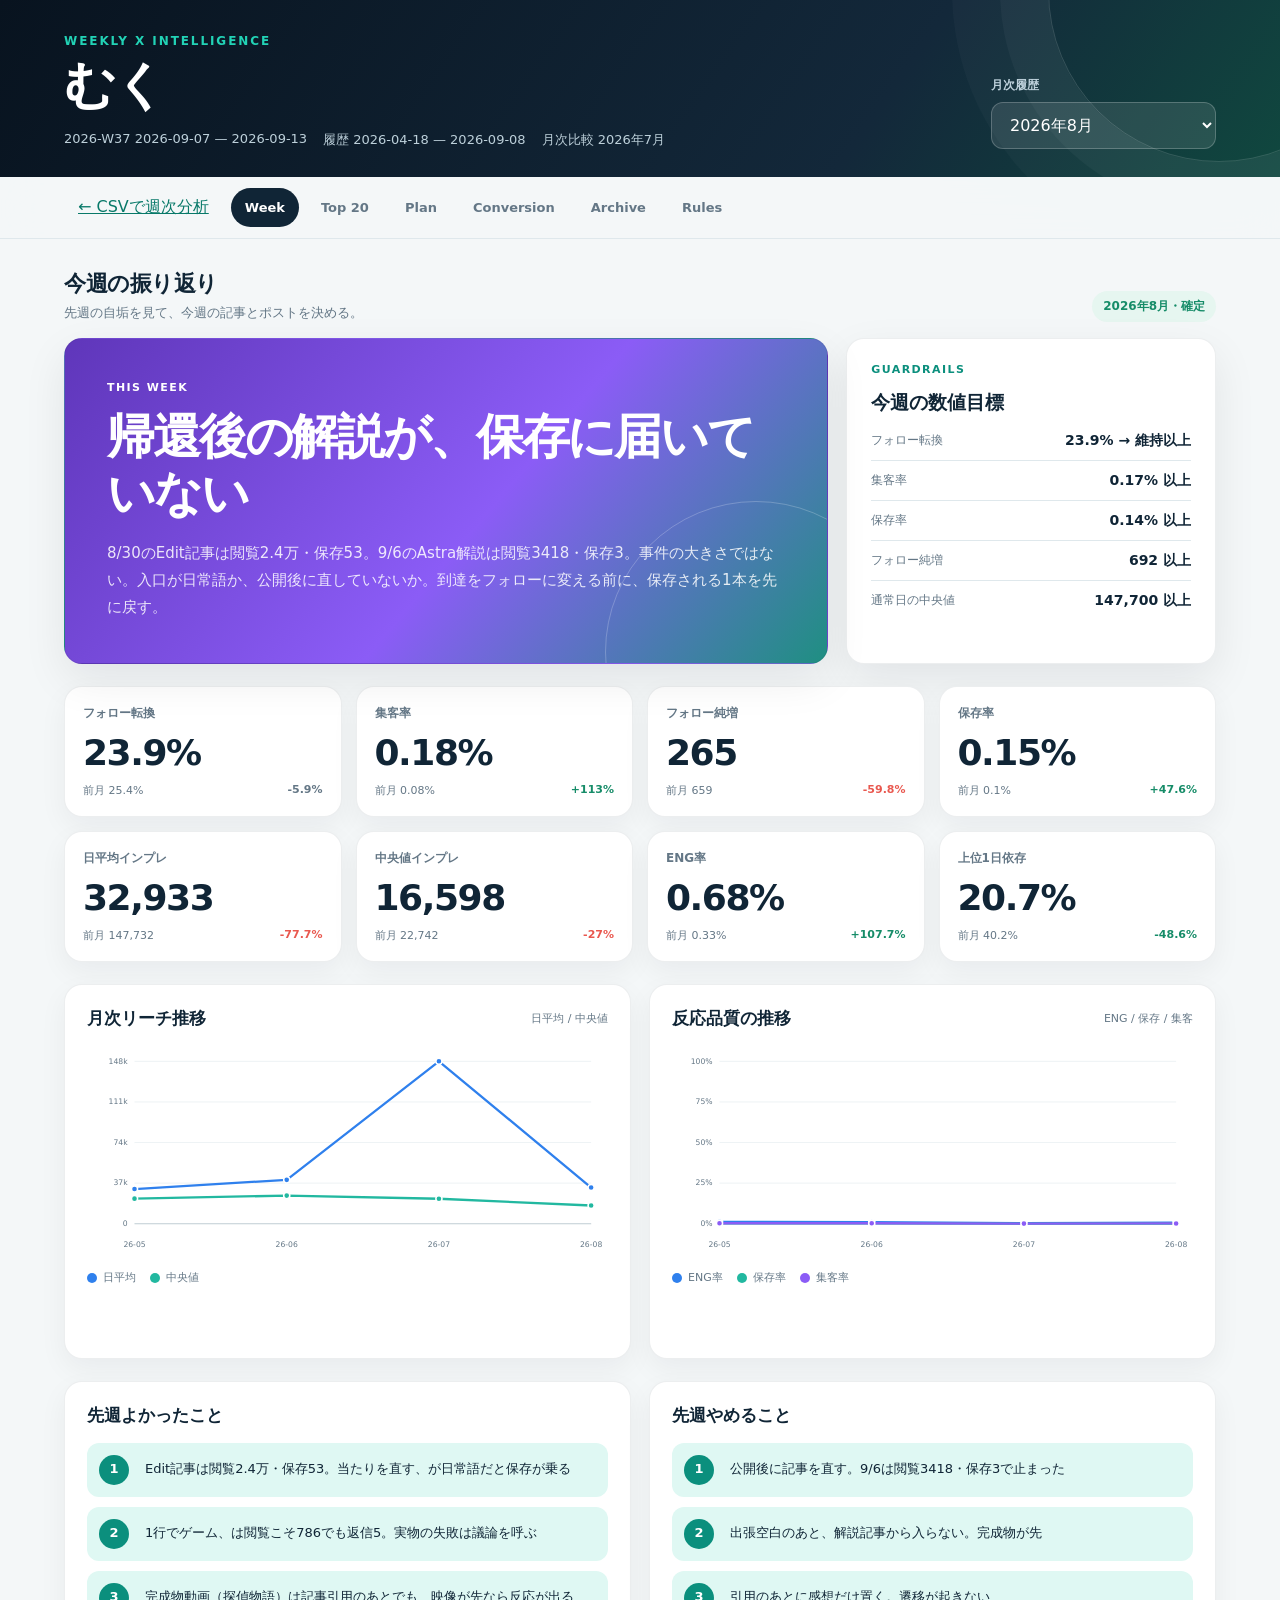
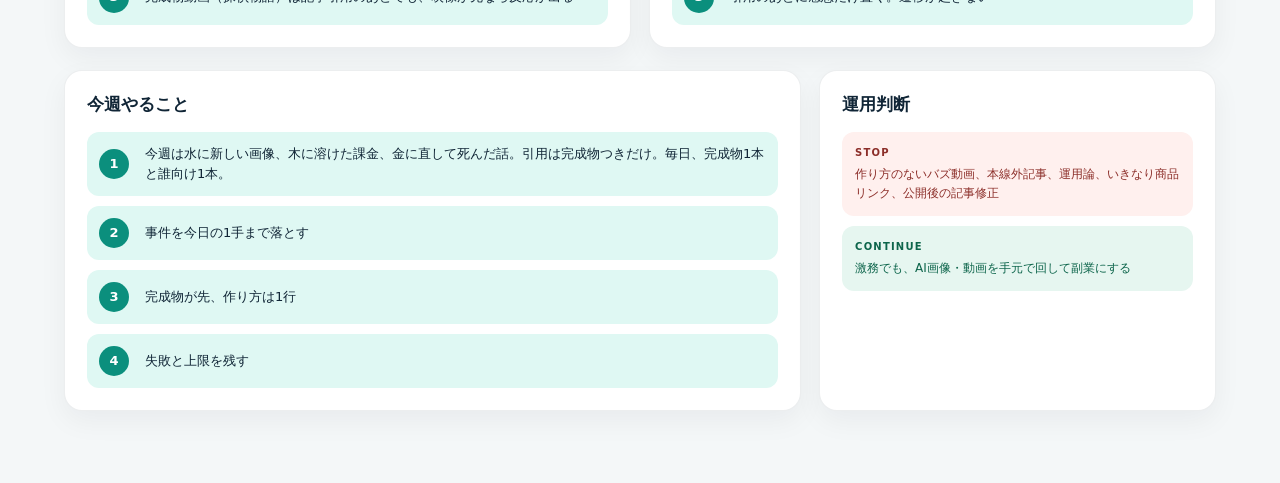
==== archive.html @ 1a5f5729 "Add private browser-side weekly CSV analytics for muku_sns" ====
<!doctype html>
<html lang="ja">
<head>
  <meta charset="utf-8">
  <meta name="viewport" content="width=device-width, initial-scale=1">
  <meta name="theme-color" content="#08131f">
  <title>むく | X Monthly Analytics</title>
  <style>
    :root {
      --ink: #102536;
      --muted: #647786;
      --line: #dfe8ec;
      --paper: #f4f7f8;
      --white: #ffffff;
      --navy: #08131f;
      --navy-2: #102536;
      --cyan: #22d3b6;
      --cyan-dark: #0b8f7d;
      --cyan-soft: #dff8f3;
      --purple: #8b5cf6;
      --purple-soft: #efe9ff;
      --blue: #2f80ed;
      --blue-soft: #e8f2ff;
      --red: #e9584f;
      --red-soft: #fff0ee;
      --orange: #ed8a28;
      --orange-soft: #fff4e8;
      --green: #168c68;
      --green-soft: #e6f6f0;
      --shadow: 0 16px 44px rgba(8, 19, 31, 0.08);
      --radius: 18px;
      color-scheme: light;
    }

    * { box-sizing: border-box; }
    html { scroll-behavior: smooth; }
    body {
      margin: 0;
      color: var(--ink);
      background:
        radial-gradient(circle at 90% -10%, rgba(34, 211, 182, 0.16), transparent 28rem),
        var(--paper);
      font-family: Inter, "Hiragino Sans", "Yu Gothic", "Noto Sans JP", system-ui, sans-serif;
      font-variant-numeric: tabular-nums;
    }
    button, select { font: inherit; }
    button { cursor: pointer; }

    .masthead {
      position: relative;
      overflow: hidden;
      padding: 34px clamp(22px, 5vw, 72px) 28px;
      color: var(--white);
      background: linear-gradient(125deg, var(--navy), #13283a 68%, #10483f);
    }
    .masthead::after {
      content: "";
      position: absolute;
      width: 340px;
      height: 340px;
      right: -110px;
      top: -180px;
      border: 1px solid rgba(255,255,255,.15);
      border-radius: 50%;
      box-shadow: 0 0 0 48px rgba(255,255,255,.035), 0 0 0 96px rgba(255,255,255,.025);
    }
    .masthead-grid {
      position: relative;
      z-index: 1;
      display: grid;
      grid-template-columns: minmax(0, 1fr) auto;
      gap: 28px;
      align-items: end;
      max-width: 1480px;
      margin: 0 auto;
    }
    .eyebrow {
      margin: 0 0 10px;
      color: var(--cyan);
      font-size: 12px;
      font-weight: 800;
      letter-spacing: .16em;
      text-transform: uppercase;
    }
    h1 {
      margin: 0;
      max-width: 900px;
      font-size: clamp(28px, 4vw, 52px);
      line-height: 1.08;
      letter-spacing: -.04em;
    }
    .header-meta {
      display: flex;
      gap: 16px;
      flex-wrap: wrap;
      margin-top: 18px;
      color: #bdd0da;
      font-size: 13px;
    }
    .month-control {
      display: grid;
      gap: 8px;
      min-width: 220px;
    }
    .month-control label {
      color: #bdd0da;
      font-size: 12px;
      font-weight: 700;
    }
    .month-control select {
      width: 100%;
      border: 1px solid rgba(255,255,255,.22);
      border-radius: 12px;
      padding: 12px 42px 12px 14px;
      color: var(--white);
      background: rgba(255,255,255,.1);
      outline: none;
    }
    .month-control select:focus { border-color: var(--cyan); box-shadow: 0 0 0 3px rgba(34,211,182,.2); }
    .month-control option { color: var(--ink); background: var(--white); }

    .nav-wrap {
      position: sticky;
      z-index: 10;
      top: 0;
      border-bottom: 1px solid var(--line);
      background: rgba(244,247,248,.92);
      backdrop-filter: blur(18px);
    }
    .nav {
      display: flex;
      gap: 8px;
      max-width: 1480px;
      margin: 0 auto;
      padding: 11px clamp(18px, 5vw, 72px);
      overflow-x: auto;
    }
    .nav button {
      flex: 0 0 auto;
      border: 0;
      border-radius: 999px;
      padding: 9px 14px;
      color: var(--muted);
      background: transparent;
      font-size: 13px;
      font-weight: 700;
    }
    .nav button.active { color: var(--white); background: var(--navy-2); }

    main {
      max-width: 1480px;
      margin: 0 auto;
      padding: 30px clamp(18px, 5vw, 72px) 72px;
    }
    .view[hidden] { display: none; }
    .section-heading {
      display: flex;
      justify-content: space-between;
      gap: 18px;
      align-items: end;
      margin-bottom: 16px;
    }
    .section-heading h2 { margin: 0; font-size: 22px; letter-spacing: -.02em; }
    .section-heading p { margin: 5px 0 0; color: var(--muted); font-size: 13px; }
    .badge {
      display: inline-flex;
      align-items: center;
      gap: 7px;
      border-radius: 999px;
      padding: 7px 11px;
      color: var(--green);
      background: var(--green-soft);
      font-size: 12px;
      font-weight: 800;
    }
    .badge.provisional { color: var(--orange); background: var(--orange-soft); }

    .hero {
      display: grid;
      grid-template-columns: minmax(0, 1.55fr) minmax(320px, .75fr);
      gap: 18px;
      margin-bottom: 22px;
    }
    .direction-card, .target-card, .panel, .kpi-card {
      border: 1px solid rgba(16,37,54,.08);
      border-radius: var(--radius);
      background: var(--white);
      box-shadow: var(--shadow);
    }
    .direction-card {
      position: relative;
      overflow: hidden;
      padding: clamp(24px, 4vw, 42px);
      color: var(--white);
      background: linear-gradient(130deg, #5f36ba, #8b5cf6 55%, #1f8f82);
    }
    .direction-card::before {
      content: "";
      position: absolute;
      inset: auto -80px -140px auto;
      width: 300px;
      height: 300px;
      border: 1px solid rgba(255,255,255,.22);
      border-radius: 50%;
    }
    .direction-card .label, .target-card .label {
      margin: 0 0 14px;
      font-size: 11px;
      font-weight: 900;
      letter-spacing: .13em;
      text-transform: uppercase;
    }
    .direction-card h2 {
      position: relative;
      margin: 0;
      max-width: 850px;
      font-size: clamp(26px, 3.8vw, 48px);
      line-height: 1.18;
      letter-spacing: -.045em;
    }
    .direction-card .reason {
      position: relative;
      max-width: 820px;
      margin: 18px 0 0;
      color: rgba(255,255,255,.86);
      font-size: 15px;
      line-height: 1.8;
    }
    .target-card { padding: 24px; }
    .target-card .label { color: var(--cyan-dark); }
    .target-card h3 { margin: 0 0 16px; font-size: 19px; }
    .target-list { display: grid; gap: 11px; }
    .target-item {
      display: flex;
      justify-content: space-between;
      gap: 18px;
      padding-bottom: 10px;
      border-bottom: 1px solid var(--line);
      color: var(--muted);
      font-size: 12px;
    }
    .target-item:last-child { border-bottom: 0; padding-bottom: 0; }
    .target-item strong { color: var(--ink); font-size: 14px; }

    .kpi-grid {
      display: grid;
      grid-template-columns: repeat(4, minmax(0, 1fr));
      gap: 14px;
      margin-bottom: 22px;
    }
    .kpi-card { padding: 18px; box-shadow: 0 10px 28px rgba(8,19,31,.05); }
    .kpi-card .kpi-label { color: var(--muted); font-size: 12px; font-weight: 700; }
    .kpi-card .kpi-value { margin-top: 10px; font-size: clamp(24px, 3vw, 36px); font-weight: 850; letter-spacing: -.04em; }
    .kpi-foot { display: flex; justify-content: space-between; gap: 10px; margin-top: 10px; color: var(--muted); font-size: 11px; }
    .delta { font-weight: 800; }
    .delta.good { color: var(--green); }
    .delta.bad { color: var(--red); }
    .delta.neutral { color: var(--muted); }

    .two-col { display: grid; grid-template-columns: repeat(2, minmax(0, 1fr)); gap: 18px; margin-bottom: 22px; }
    .panel { padding: 22px; box-shadow: 0 10px 28px rgba(8,19,31,.05); }
    .panel-header { display: flex; justify-content: space-between; gap: 16px; align-items: center; margin-bottom: 16px; }
    .panel h3 { margin: 0; font-size: 17px; }
    .panel-note { color: var(--muted); font-size: 11px; }
    .chart { min-height: 290px; }
    .chart svg { display: block; width: 100%; height: auto; overflow: visible; }
    .chart text { fill: var(--muted); font-size: 10px; }
    .chart .grid { stroke: #e8eef1; stroke-width: 1; }
    .chart .axis { stroke: #b8c7ce; stroke-width: 1; }
    .chart .series-line { fill: none; stroke-width: 3; stroke-linecap: round; stroke-linejoin: round; }
    .chart .point { stroke: var(--white); stroke-width: 2; }
    .legend { display: flex; flex-wrap: wrap; gap: 14px; margin-top: 10px; color: var(--muted); font-size: 11px; }
    .legend span { display: inline-flex; align-items: center; gap: 6px; }
    .legend i { width: 10px; height: 10px; border-radius: 50%; }

    .action-grid { display: grid; grid-template-columns: 1.3fr .7fr; gap: 18px; }
    .action-list { display: grid; gap: 10px; counter-reset: action; }
    .action-item {
      display: grid;
      grid-template-columns: 34px 1fr;
      gap: 12px;
      align-items: center;
      padding: 12px;
      border-radius: 12px;
      background: var(--cyan-soft);
      line-height: 1.55;
      font-size: 13px;
    }
    .action-item::before {
      counter-increment: action;
      content: counter(action);
      display: grid;
      place-items: center;
      width: 30px;
      height: 30px;
      border-radius: 50%;
      color: var(--white);
      background: var(--cyan-dark);
      font-weight: 850;
    }
    .stop-keep { display: grid; gap: 10px; }
    .mini-callout { padding: 13px; border-radius: 12px; font-size: 12px; line-height: 1.6; }
    .mini-callout strong { display: block; margin-bottom: 4px; font-size: 10px; letter-spacing: .12em; }
    .mini-callout.stop { color: #8c2e29; background: var(--red-soft); }
    .mini-callout.keep { color: #0d654b; background: var(--green-soft); }

    .table-wrap { overflow-x: auto; border: 1px solid var(--line); border-radius: 14px; }
    table { width: 100%; border-collapse: collapse; background: var(--white); font-size: 12px; }
    th, td { padding: 11px 12px; border-bottom: 1px solid var(--line); text-align: right; white-space: nowrap; }
    th { position: sticky; top: 0; z-index: 1; color: #dbe8ee; background: var(--navy-2); font-size: 10px; letter-spacing: .03em; }
    th:first-child, td:first-child { text-align: left; }
    tbody tr:last-child td { border-bottom: 0; }
    tbody tr:hover td { background: #f7fbfc; }
    .current-row td { background: var(--cyan-soft); font-weight: 750; }

    .weekday-layout { display: grid; grid-template-columns: minmax(320px, .8fr) minmax(0, 1.2fr); gap: 18px; }
    .bars { display: grid; gap: 12px; }
    .bar-row { display: grid; grid-template-columns: 42px 1fr 86px; gap: 10px; align-items: center; font-size: 12px; }
    .bar-track { height: 12px; overflow: hidden; border-radius: 999px; background: #edf2f4; }
    .bar-fill { height: 100%; border-radius: inherit; background: linear-gradient(90deg, var(--cyan-dark), var(--cyan)); }
    .bar-value { color: var(--muted); text-align: right; }

    .rank-grid { display: grid; grid-template-columns: repeat(2, minmax(0, 1fr)); gap: 18px; margin-bottom: 22px; }
    .rank-card { overflow: hidden; border: 1px solid var(--line); border-radius: var(--radius); background: var(--white); }
    .rank-title { padding: 14px 18px; color: var(--white); font-size: 13px; font-weight: 850; }
    .rank-title.best { background: var(--green); }
    .rank-title.worst { background: var(--red); }
    .rank-list { display: grid; }
    .rank-item { display: grid; grid-template-columns: 28px 90px 1fr auto; gap: 10px; align-items: center; padding: 12px 16px; border-bottom: 1px solid var(--line); font-size: 12px; }
    .rank-item:last-child { border-bottom: 0; }
    .rank-no { display: grid; place-items: center; width: 24px; height: 24px; border-radius: 50%; color: var(--muted); background: var(--paper); font-size: 10px; font-weight: 850; }
    .rank-date { color: var(--muted); }
    .rank-value { font-weight: 850; }

    .rules-grid { display: grid; grid-template-columns: repeat(2, minmax(0, 1fr)); gap: 14px; }
    .rule-card { padding: 18px; border: 1px solid var(--line); border-radius: 14px; background: var(--white); }
    .rule-card h3 { margin: 0 0 7px; font-size: 14px; }
    .rule-card code { color: var(--purple); background: var(--purple-soft); padding: 3px 6px; border-radius: 6px; font-family: inherit; font-size: 11px; }
    .rule-card p { margin: 9px 0 0; color: var(--muted); font-size: 12px; line-height: 1.65; }
    .toolbar { display: flex; gap: 8px; flex-wrap: wrap; }
    .ghost-button {
      border: 1px solid var(--line);
      border-radius: 10px;
      padding: 9px 12px;
      color: var(--ink);
      background: var(--white);
      font-size: 12px;
      font-weight: 750;
    }
    .ghost-button:hover { border-color: var(--cyan-dark); color: var(--cyan-dark); }
    .empty { padding: 30px; color: var(--muted); text-align: center; }

    .pattern-grid { display: grid; grid-template-columns: repeat(3, minmax(0, 1fr)); gap: 14px; margin-bottom: 22px; }
    .pattern-card { padding: 18px; border: 1px solid var(--line); border-radius: 14px; background: var(--white); }
    .pattern-card .label { margin: 0 0 8px; color: var(--cyan-dark); font-size: 11px; font-weight: 800; letter-spacing: .08em; }
    .pattern-card h3 { margin: 0 0 8px; font-size: 16px; }
    .pattern-card p { margin: 0; color: var(--muted); font-size: 12px; line-height: 1.65; }
    .plan-list { display: grid; gap: 10px; }
    .plan-item {
      display: grid;
      grid-template-columns: 76px minmax(0, 1fr) auto;
      gap: 14px;
      align-items: start;
      padding: 14px 16px;
      border: 1px solid var(--line);
      border-radius: 14px;
      background: var(--white);
    }
    .plan-item.swap { background: var(--orange-soft); border-color: #f0d2aa; }
    .plan-day { color: var(--muted); font-size: 12px; font-weight: 800; }
    .plan-item h3 { margin: 0 0 6px; font-size: 15px; }
    .plan-meta, .plan-core { margin: 0; color: var(--muted); font-size: 12px; line-height: 1.6; }
    .slot-pill {
      display: inline-block;
      padding: 4px 8px;
      border-radius: 999px;
      font-size: 10px;
      font-weight: 800;
      letter-spacing: .06em;
      white-space: nowrap;
    }
    .slot-pill.core { color: #0d654b; background: var(--green-soft); }
    .slot-pill.swap { color: #8a4b12; background: #ffe4c2; }

    @media (max-width: 1050px) {
      .hero, .weekday-layout, .action-grid { grid-template-columns: 1fr; }
      .kpi-grid { grid-template-columns: repeat(2, minmax(0, 1fr)); }
    }
    @media (max-width: 760px) {
      .masthead-grid, .two-col, .rank-grid, .rules-grid, .pattern-grid { grid-template-columns: 1fr; }
      .plan-item { grid-template-columns: 1fr; }
      .month-control { min-width: 0; }
      .kpi-grid { grid-template-columns: 1fr 1fr; }
      .direction-card h2 { font-size: 28px; }
      .chart { min-height: 230px; }
      .section-heading { align-items: start; flex-direction: column; }
    }
    @media (max-width: 520px) {
      .kpi-grid { grid-template-columns: 1fr; }
      .rank-item { grid-template-columns: 26px 1fr auto; }
      .rank-item .rank-weekday { display: none; }
    }
    @media print {
      .nav-wrap, .month-control, .toolbar { display: none !important; }
      body { background: var(--white); }
      .view[hidden] { display: block; }
      .view { break-after: page; }
      .panel, .kpi-card, .direction-card, .target-card { box-shadow: none; }
    }
  </style>
</head>
<body>
  <header class="masthead">
    <div class="masthead-grid">
      <div>
        <p class="eyebrow">Weekly X Intelligence</p>
        <h1>むく</h1>
        <div class="header-meta">
          <span id="weekMeta"></span>
          <span id="dataRange"></span>
          <span id="comparisonMeta"></span>
        </div>
      </div>
      <div class="month-control">
        <label for="monthSelect">月次履歴</label>
        <select id="monthSelect" aria-label="月次履歴を選択"></select>
      </div>
    </div>
  </header>

  <div class="nav-wrap">
    <nav class="nav" aria-label="ダッシュボード表示">
      <a href="index.html" style="padding:9px 14px;color:#087969;white-space:nowrap">← CSVで週次分析</a>
      <button class="active" data-view="overview">Week</button>
      <button data-view="top20">Top 20</button>
      <button data-view="weekly">Plan</button>
      <button data-view="conversion">Conversion</button>
      <button data-view="trends">Archive</button>
      <button data-view="rules">Rules</button>
    </nav>
  </div>

  <main>
    <section class="view" id="view-overview">
      <div class="section-heading">
        <div><h2>今週の振り返り</h2><p>先週の自垢を見て、今週の記事とポストを決める。</p></div>
        <span class="badge" id="statusBadge"></span>
      </div>
      <div class="hero">
        <article class="direction-card">
          <p class="label">This week</p>
          <h2 id="direction"></h2>
          <p class="reason" id="directionReason"></p>
        </article>
        <article class="target-card">
          <p class="label">Guardrails</p>
          <h3>今週の数値目標</h3>
          <div class="target-list" id="targetList"></div>
        </article>
      </div>
      <div class="kpi-grid" id="kpiGrid"></div>
      <div class="two-col">
        <article class="panel">
          <div class="panel-header"><h3>月次リーチ推移</h3><span class="panel-note">日平均 / 中央値</span></div>
          <div class="chart" id="reachChart"></div>
        </article>
        <article class="panel">
          <div class="panel-header"><h3>反応品質の推移</h3><span class="panel-note">ENG / 保存 / 集客</span></div>
          <div class="chart" id="qualityChart"></div>
        </article>
      </div>
      <div class="two-col" id="reviewGrid" style="margin-bottom:22px">
        <article class="panel"><div class="panel-header"><h3>先週よかったこと</h3></div><div class="action-list" id="reviewKeep"></div></article>
        <article class="panel"><div class="panel-header"><h3>先週やめること</h3></div><div class="action-list" id="reviewStop"></div></article>
      </div>
      <div class="action-grid">
        <article class="panel"><div class="panel-header"><h3>今週やること</h3></div><div class="action-list" id="actionList"></div></article>
        <article class="panel"><div class="panel-header"><h3>運用判断</h3></div><div class="stop-keep" id="stopKeep"></div></article>
      </div>
    </section>

    <section class="view" id="view-top20" hidden>
      <div class="section-heading">
        <div><h2>今週伸びたAIポスト・記事 20選</h2><p>公開指標。自垢の軸に翻訳するか、捨てるかを先に決める。</p></div>
        <span class="badge" id="top20Badge"></span>
      </div>
      <article class="panel" style="margin-bottom:22px">
        <div class="panel-header"><h3>自垢の軸</h3><span class="panel-note" id="top20Axis"></span></div>
        <div class="target-list" id="top20Bounds"></div>
      </article>
      <article class="panel">
        <div class="panel-header"><h3>20選</h3><span class="panel-note">翻訳 / 捨てる / 様子見 / 自垢</span></div>
        <div class="table-wrap"><table id="top20Table"></table></div>
      </article>
    </section>

    <section class="view" id="view-market" hidden>
      <div class="section-heading">
        <div><h2>市場 vs 自垢の軸</h2><p>伸びているAI記事を、むくの軸に翻訳するか捨てるかを先に決める。</p></div>
        <span class="badge" id="axisBadge"></span>
      </div>
      <div class="hero">
        <article class="direction-card">
          <p class="label">Own axis</p>
          <h2 id="axisPromise"></h2>
          <p class="reason" id="axisReader"></p>
        </article>
        <article class="target-card">
          <p class="label">Do / Don't</p>
          <h3>軸の境界</h3>
          <div class="target-list" id="axisBounds"></div>
        </article>
      </div>
      <article class="panel">
        <div class="panel-header"><h3>直近の伸び記事</h3><span class="panel-note">翻訳 / 捨てる / 様子見</span></div>
        <div class="table-wrap"><table id="marketTable"></table></div>
      </article>
    </section>

    <section class="view" id="view-conversion" hidden>
      <div class="section-heading">
        <div><h2>フォロー転換</h2><p>閲覧の多さではなく、遷移と転換でテーマを残す。</p></div>
      </div>
      <div class="kpi-grid" id="conversionKpis"></div>
      <article class="panel" style="margin:22px 0">
        <div class="panel-header"><h3>テーマ別の転換</h3><span class="panel-note">投稿別CSV。日次概要ではテーマを断定しない</span></div>
        <div class="table-wrap"><table id="themeTable"></table></div>
      </article>
      <div class="two-col">
        <article class="panel">
          <div class="panel-header"><h3>転換が起きた投稿</h3></div>
          <div class="action-list" id="conversionWinners"></div>
        </article>
        <article class="panel">
          <div class="panel-header"><h3>やめること</h3></div>
          <div class="stop-keep" id="conversionStop"></div>
        </article>
      </div>
    </section>

    <section class="view" id="view-trends" hidden>
      <div class="section-heading"><div><h2>月次トレンド</h2><p>未完了月を含む全履歴です。確定分析は完全月を優先します。</p></div></div>
      <article class="panel" style="margin-bottom:22px"><div class="table-wrap"><table id="monthlyTable"></table></div></article>
      <div class="section-heading"><div><h2>曜日別</h2><p>選択月の日平均到達と品質率。</p></div></div>
      <div class="weekday-layout" style="margin-bottom:22px">
        <article class="panel"><div class="panel-header"><h3>日平均インプレッション</h3></div><div class="bars" id="weekdayBars"></div></article>
        <article class="panel"><div class="table-wrap"><table id="weekdayTable"></table></div></article>
      </div>
      <div class="section-heading">
        <div><h2>ベスト / ワースト日</h2><p>単日ランキングは仮説発見用です。テーマの勝因は Conversion を見る。</p></div>
        <div class="toolbar"><button class="ghost-button" id="downloadCsv">選択月CSVを保存</button><button class="ghost-button" onclick="window.print()">印刷</button></div>
      </div>
      <div class="rank-grid"><article class="rank-card"><div class="rank-title best">BEST DAYS</div><div class="rank-list" id="topDays"></div></article><article class="rank-card"><div class="rank-title worst">BOTTOM DAYS</div><div class="rank-list" id="bottomDays"></div></article></div>
      <article class="panel"><div class="panel-header"><h3>選択月の日別データ</h3></div><div class="table-wrap"><table id="dailyTable"></table></div></article>
    </section>

    <section class="view" id="view-weekly" hidden>
      <div class="section-heading">
        <div>
          <h2>今週の記事7本とポスト14本</h2>
          <p>記事は日常語の入口。ポストは完成物1本＋誰向け1本。</p>
        </div>
        <span class="badge" id="weeklyBadge"></span>
      </div>
      <div class="empty" id="weeklyEmpty">週次ブリーフがまだありません。</div>
      <div id="weeklyBody" hidden>
        <div class="hero">
          <article class="direction-card">
            <p class="label">This week</p>
            <h2 id="weeklyPolicy"></h2>
            <p class="reason" id="weeklySource"></p>
          </article>
          <article class="target-card">
            <p class="label">Winning patterns</p>
            <h3>記事に使う3枠</h3>
            <div class="target-list" id="weeklyPatterns"></div>
          </article>
        </div>
        <article class="panel" style="margin-bottom:22px">
          <div class="panel-header"><h3>直近記事の実績</h3><span class="panel-note">公開の閲覧・いいね・保存</span></div>
          <div class="table-wrap"><table id="weeklyArticleTable"></table></div>
        </article>
        <div class="pattern-grid" id="weeklyPatternCards"></div>
        <article class="panel">
          <div class="panel-header"><h3>今週の7本</h3><span class="panel-note" id="weeklyRange"></span></div>
          <div class="plan-list" id="weeklyPlan"></div>
        </article>
        <article class="panel" style="margin-top:22px">
          <div class="panel-header"><h3>毎日のポスト（14本）</h3><span class="panel-note">完成物と誰向け。ツール名は本文まで出さない</span></div>
          <div class="plan-list" id="weeklyPosts"></div>
        </article>
      </div>
    </section>

    <section class="view" id="view-rules" hidden>
      <div class="section-heading"><div><h2>指標と判定ルール</h2><p>同じデータから同じ結論を出すための固定仕様です。</p></div></div>
      <div class="rules-grid" id="rulesGrid"></div>
      <article class="panel" style="margin-top:18px">
        <div class="panel-header"><h3>データ上の限界</h3></div>
        <p style="margin:0;color:var(--muted);font-size:13px;line-height:1.8">日次CSVは到達と転換率の母数だけに使う。テーマ判定は投稿別CSVと公開記事、競合比較は Market と Conversion に埋め込んだデータだけを使う。数字のない勝ち筋は書かない。</p>
      </article>
    </section>
  </main>

  <script id="x-dashboard-data" type="application/json">{"version":2,"accountName":"むく","rows":[{"Date":"2026-04-18","インプレッション数":5507,"いいね":20,"エンゲージメント":36,"ブックマーク":1,"共有された回数":0,"新しいフォロー":0,"フォロー解除":1,"返信":0,"リポスト":5,"プロフィールへのアクセス数":10,"ポストを作成":1,"動画再生数":0,"メディアの再生数":0},{"Date":"2026-04-19","インプレッション数":3202,"いいね":13,"エンゲージメント":21,"ブックマーク":0,"共有された回数":0,"新しいフォロー":1,"フォロー解除":0,"返信":1,"リポスト":2,"プロフィールへのアクセス数":5,"ポストを作成":1,"動画再生数":0,"メディアの再生数":0},{"Date":"2026-04-20","インプレッション数":1627,"いいね":10,"エンゲージメント":21,"ブックマーク":2,"共有された回数":0,"新しいフォロー":1,"フォロー解除":0,"返信":1,"リポスト":2,"プロフィールへのアクセス数":6,"ポストを作成":1,"動画再生数":0,"メディアの再生数":0},{"Date":"2026-04-21","インプレッション数":1806,"いいね":17,"エンゲージメント":27,"ブックマーク":1,"共有された回数":0,"新しいフォロー":1,"フォロー解除":2,"返信":2,"リポスト":3,"プロフィールへのアクセス数":4,"ポストを作成":1,"動画再生数":0,"メディアの再生数":0},{"Date":"2026-04-22","インプレッション数":2513,"いいね":17,"エンゲージメント":37,"ブックマーク":6,"共有された回数":0,"新しいフォロー":1,"フォロー解除":1,"返信":4,"リポスト":7,"プロフィールへのアクセス数":3,"ポストを作成":0,"動画再生数":0,"メディアの再生数":0},{"Date":"2026-04-23","インプレッション数":2794,"いいね":15,"エンゲージメント":24,"ブックマーク":1,"共有された回数":0,"新しいフォロー":1,"フォロー解除":0,"返信":1,"リポスト":4,"プロフィールへのアクセス数":3,"ポストを作成":1,"動画再生数":0,"メディアの再生数":0},{"Date":"2026-04-24","インプレッション数":4299,"いいね":32,"エンゲージメント":59,"ブックマーク":13,"共有された回数":0,"新しいフォロー":0,"フォロー解除":0,"返信":0,"リポスト":7,"プロフィールへのアクセス数":7,"ポストを作成":1,"動画再生数":0,"メディアの再生数":0},{"Date":"2026-04-25","インプレッション数":5148,"いいね":40,"エンゲージメント":63,"ブックマーク":7,"共有された回数":0,"新しいフォロー":1,"フォロー解除":0,"返信":3,"リポスト":8,"プロフィールへのアクセス数":5,"ポストを作成":0,"動画再生数":0,"メディアの再生数":0},{"Date":"2026-04-26","インプレッション数":6522,"いいね":36,"エンゲージメント":67,"ブックマーク":8,"共有された回数":0,"新しいフォロー":1,"フォロー解除":0,"返信":1,"リポスト":12,"プロフィールへのアクセス数":10,"ポストを作成":1,"動画再生数":0,"メディアの再生数":0},{"Date":"2026-04-27","インプレッション数":5252,"いいね":32,"エンゲージメント":72,"ブックマーク":14,"共有された回数":0,"新しいフォロー":4,"フォロー解除":1,"返信":3,"リポスト":14,"プロフィールへのアクセス数":9,"ポストを作成":1,"動画再生数":0,"メディアの再生数":0},{"Date":"2026-04-28","インプレッション数":3843,"いいね":22,"エンゲージメント":51,"ブックマーク":3,"共有された回数":0,"新しいフォロー":1,"フォロー解除":2,"返信":3,"リポスト":8,"プロフィールへのアクセス数":15,"ポストを作成":0,"動画再生数":0,"メディアの再生数":0},{"Date":"2026-04-29","インプレッション数":6816,"いいね":48,"エンゲージメント":98,"ブックマーク":12,"共有された回数":0,"新しいフォロー":0,"フォロー解除":0,"返信":5,"リポスト":14,"プロフィールへのアクセス数":19,"ポストを作成":0,"動画再生数":0,"メディアの再生数":0},{"Date":"2026-04-30","インプレッション数":28702,"いいね":176,"エンゲージメント":463,"ブックマーク":153,"共有された回数":13,"新しいフォロー":31,"フォロー解除":0,"返信":4,"リポスト":27,"プロフィールへのアクセス数":90,"ポストを作成":3,"動画再生数":0,"メディアの再生数":0},{"Date":"2026-05-01","インプレッション数":24147,"いいね":95,"エンゲージメント":239,"ブックマーク":72,"共有された回数":8,"新しいフォロー":17,"フォロー解除":2,"返信":9,"リポスト":13,"プロフィールへのアクセス数":42,"ポストを作成":1,"動画再生数":0,"メディアの再生数":0},{"Date":"2026-05-02","インプレッション数":17141,"いいね":57,"エンゲージメント":167,"ブックマーク":17,"共有された回数":7,"新しいフォロー":3,"フォロー解除":1,"返信":3,"リポスト":31,"プロフィールへのアクセス数":52,"ポストを作成":0,"動画再生数":0,"メディアの再生数":0},{"Date":"2026-05-03","インプレッション数":77993,"いいね":439,"エンゲージメント":1444,"ブックマーク":591,"共有された回数":47,"新しいフォロー":111,"フォロー解除":2,"返信":10,"リポスト":48,"プロフィールへのアクセス数":309,"ポストを作成":1,"動画再生数":0,"メディアの再生数":0},{"Date":"2026-05-04","インプレッション数":30657,"いいね":160,"エンゲージメント":398,"ブックマーク":114,"共有された回数":12,"新しいフォロー":31,"フォロー解除":1,"返信":10,"リポスト":25,"プロフィールへのアクセス数":77,"ポストを作成":1,"動画再生数":0,"メディアの再生数":0},{"Date":"2026-05-05","インプレッション数":22838,"いいね":126,"エンゲージメント":329,"ブックマーク":90,"共有された回数":20,"新しいフォロー":26,"フォロー解除":2,"返信":8,"リポスト":36,"プロフィールへのアクセス数":49,"ポストを作成":1,"動画再生数":0,"メディアの再生数":0},{"Date":"2026-05-06","インプレッション数":81782,"いいね":355,"エンゲージメント":1033,"ブックマーク":354,"共有された回数":33,"新しいフォロー":63,"フォロー解除":4,"返信":24,"リポスト":53,"プロフィールへのアクセス数":214,"ポストを作成":3,"動画再生数":0,"メディアの再生数":0},{"Date":"2026-05-07","インプレッション数":79320,"いいね":189,"エンゲージメント":627,"ブックマーク":221,"共有された回数":23,"新しいフォロー":41,"フォロー解除":7,"返信":16,"リポスト":42,"プロフィールへのアクセス数":136,"ポストを作成":1,"動画再生数":0,"メディアの再生数":0},{"Date":"2026-05-08","インプレッション数":44771,"いいね":140,"エンゲージメント":386,"ブックマーク":89,"共有された回数":10,"新しいフォロー":18,"フォロー解除":1,"返信":20,"リポスト":26,"プロフィールへのアクセス数":101,"ポストを作成":0,"動画再生数":0,"メディアの再生数":0},{"Date":"2026-05-09","インプレッション数":80257,"いいね":347,"エンゲージメント":826,"ブックマーク":248,"共有された回数":20,"新しいフォロー":60,"フォロー解除":4,"返信":20,"リポスト":40,"プロフィールへのアクセス数":151,"ポストを作成":1,"動画再生数":0,"メディアの再生数":0},{"Date":"2026-05-10","インプレッション数":40134,"いいね":237,"エンゲージメント":542,"ブックマーク":119,"共有された回数":12,"新しいフォロー":28,"フォロー解除":7,"返信":16,"リポスト":45,"プロフィールへのアクセス数":113,"ポストを作成":2,"動画再生数":0,"メディアの再生数":0},{"Date":"2026-05-11","インプレッション数":20208,"いいね":147,"エンゲージメント":307,"ブックマーク":46,"共有された回数":2,"新しいフォロー":16,"フォロー解除":2,"返信":16,"リポスト":38,"プロフィールへのアクセス数":58,"ポストを作成":1,"動画再生数":0,"メディアの再生数":0},{"Date":"2026-05-12","インプレッション数":22772,"いいね":149,"エンゲージメント":312,"ブックマーク":44,"共有された回数":2,"新しいフォロー":11,"フォロー解除":4,"返信":26,"リポスト":35,"プロフィールへのアクセス数":56,"ポストを作成":1,"動画再生数":0,"メディアの再生数":0},{"Date":"2026-05-13","インプレッション数":25142,"いいね":145,"エンゲージメント":302,"ブックマーク":64,"共有された回数":9,"新しいフォロー":5,"フォロー解除":2,"返信":14,"リポスト":27,"プロフィールへのアクセス数":43,"ポストを作成":1,"動画再生数":0,"メディアの再生数":0},{"Date":"2026-05-14","インプレッション数":16675,"いいね":88,"エンゲージメント":181,"ブックマーク":30,"共有された回数":2,"新しいフォロー":7,"フォロー解除":1,"返信":16,"リポスト":21,"プロフィールへのアクセス数":24,"ポストを作成":0,"動画再生数":0,"メディアの再生数":0},{"Date":"2026-05-15","インプレッション数":44612,"いいね":150,"エンゲージメント":365,"ブックマーク":94,"共有された回数":12,"新しいフォロー":19,"フォロー解除":2,"返信":15,"リポスト":18,"プロフィールへのアクセス数":76,"ポストを作成":1,"動画再生数":0,"メディアの再生数":0},{"Date":"2026-05-16","インプレッション数":24266,"いいね":89,"エンゲージメント":214,"ブックマーク":36,"共有された回数":8,"新しいフォロー":8,"フォロー解除":5,"返信":9,"リポスト":30,"プロフィールへのアクセス数":42,"ポストを作成":0,"動画再生数":0,"メディアの再生数":0},{"Date":"2026-05-17","インプレッション数":12584,"いいね":95,"エンゲージメント":184,"ブックマーク":15,"共有された回数":0,"新しいフォロー":5,"フォロー解除":4,"返信":16,"リポスト":18,"プロフィールへのアクセス数":40,"ポストを作成":1,"動画再生数":0,"メディアの再生数":0},{"Date":"2026-05-18","インプレッション数":11848,"いいね":69,"エンゲージメント":153,"ブックマーク":20,"共有された回数":2,"新しいフォロー":6,"フォロー解除":3,"返信":11,"リポスト":18,"プロフィールへのアクセス数":33,"ポストを作成":1,"動画再生数":0,"メディアの再生数":0},{"Date":"2026-05-19","インプレッション数":12950,"いいね":91,"エンゲージメント":190,"ブックマーク":20,"共有された回数":2,"新しいフォロー":10,"フォロー解除":1,"返信":16,"リポスト":14,"プロフィールへのアクセス数":47,"ポストを作成":2,"動画再生数":0,"メディアの再生数":0},{"Date":"2026-05-20","インプレッション数":19694,"いいね":116,"エンゲージメント":235,"ブックマーク":35,"共有された回数":0,"新しいフォロー":15,"フォロー解除":1,"返信":13,"リポスト":23,"プロフィールへのアクセス数":48,"ポストを作成":0,"動画再生数":0,"メディアの再生数":0},{"Date":"2026-05-21","インプレッション数":16441,"いいね":81,"エンゲージメント":156,"ブックマーク":21,"共有された回数":3,"新しいフォロー":2,"フォロー解除":2,"返信":15,"リポスト":7,"プロフィールへのアクセス数":29,"ポストを作成":0,"動画再生数":0,"メディアの再生数":0},{"Date":"2026-05-22","インプレッション数":8172,"いいね":40,"エンゲージメント":102,"ブックマーク":5,"共有された回数":0,"新しいフォロー":1,"フォロー解除":2,"返信":14,"リポスト":7,"プロフィールへのアクセス数":36,"ポストを作成":1,"動画再生数":0,"メディアの再生数":0},{"Date":"2026-05-23","インプレッション数":7020,"いいね":30,"エンゲージメント":67,"ブックマーク":1,"共有された回数":1,"新しいフォロー":2,"フォロー解除":2,"返信":4,"リポスト":12,"プロフィールへのアクセス数":19,"ポストを作成":1,"動画再生数":0,"メディアの再生数":0},{"Date":"2026-05-24","インプレッション数":6021,"いいね":66,"エンゲージメント":121,"ブックマーク":5,"共有された回数":0,"新しいフォロー":2,"フォロー解除":4,"返信":14,"リポスト":16,"プロフィールへのアクセス数":20,"ポストを作成":2,"動画再生数":0,"メディアの再生数":0},{"Date":"2026-05-25","インプレッション数":19537,"いいね":66,"エンゲージメント":137,"ブックマーク":9,"共有された回数":0,"新しいフォロー":4,"フォロー解除":1,"返信":12,"リポスト":14,"プロフィールへのアクセス数":36,"ポストを作成":1,"動画再生数":0,"メディアの再生数":0},{"Date":"2026-05-26","インプレッション数":14956,"いいね":62,"エンゲージメント":135,"ブックマーク":13,"共有された回数":3,"新しいフォロー":1,"フォロー解除":2,"返信":12,"リポスト":16,"プロフィールへのアクセス数":29,"ポストを作成":0,"動画再生数":0,"メディアの再生数":0},{"Date":"2026-05-27","インプレッション数":20136,"いいね":114,"エンゲージメント":255,"ブックマーク":43,"共有された回数":4,"新しいフォロー":8,"フォロー解除":2,"返信":15,"リポスト":18,"プロフィールへのアクセス数":61,"ポストを作成":1,"動画再生数":0,"メディアの再生数":0},{"Date":"2026-05-28","インプレッション数":27216,"いいね":125,"エンゲージメント":337,"ブックマーク":100,"共有された回数":10,"新しいフォロー":25,"フォロー解除":4,"返信":11,"リポスト":21,"プロフィールへのアクセス数":70,"ポストを作成":1,"動画再生数":0,"メディアの再生数":0},{"Date":"2026-05-29","インプレッション数":26643,"いいね":125,"エンゲージメント":292,"ブックマーク":84,"共有された回数":18,"新しいフォロー":12,"フォロー解除":4,"返信":12,"リポスト":17,"プロフィールへのアクセス数":36,"ポストを作成":0,"動画再生数":0,"メディアの再生数":0},{"Date":"2026-05-30","インプレッション数":66526,"いいね":209,"エンゲージメント":558,"ブックマーク":143,"共有された回数":4,"新しいフォロー":30,"フォロー解除":4,"返信":18,"リポスト":40,"プロフィールへのアクセス数":144,"ポストを作成":1,"動画再生数":0,"メディアの再生数":0},{"Date":"2026-05-31","インプレッション数":55821,"いいね":289,"エンゲージメント":737,"ブックマーク":167,"共有された回数":10,"新しいフォロー":42,"フォロー解除":2,"返信":21,"リポスト":64,"プロフィールへのアクセス数":186,"ポストを作成":2,"動画再生数":0,"メディアの再生数":0},{"Date":"2026-06-01","インプレッション数":35017,"いいね":88,"エンゲージメント":241,"ブックマーク":37,"共有された回数":10,"新しいフォロー":20,"フォロー解除":4,"返信":10,"リポスト":19,"プロフィールへのアクセス数":77,"ポストを作成":0,"動画再生数":0,"メディアの再生数":0},{"Date":"2026-06-02","インプレッション数":20332,"いいね":83,"エンゲージメント":181,"ブックマーク":17,"共有された回数":0,"新しいフォロー":4,"フォロー解除":2,"返信":10,"リポスト":29,"プロフィールへのアクセス数":42,"ポストを作成":1,"動画再生数":0,"メディアの再生数":0},{"Date":"2026-06-03","インプレッション数":16624,"いいね":42,"エンゲージメント":93,"ブックマーク":15,"共有された回数":1,"新しいフォロー":5,"フォロー解除":2,"返信":7,"リポスト":7,"プロフィールへのアクセス数":21,"ポストを作成":1,"動画再生数":0,"メディアの再生数":0},{"Date":"2026-06-04","インプレッション数":129230,"いいね":331,"エンゲージメント":1202,"ブックマーク":372,"共有された回数":39,"新しいフォロー":105,"フォロー解除":3,"返信":19,"リポスト":26,"プロフィールへのアクセス数":415,"ポストを作成":1,"動画再生数":0,"メディアの再生数":0},{"Date":"2026-06-05","インプレッション数":45830,"いいね":185,"エンゲージメント":514,"ブックマーク":168,"共有された回数":18,"新しいフォロー":35,"フォロー解除":3,"返信":15,"リポスト":17,"プロフィールへのアクセス数":111,"ポストを作成":0,"動画再生数":0,"メディアの再生数":0},{"Date":"2026-06-06","インプレッション数":164732,"いいね":515,"エンゲージメント":1874,"ブックマーク":540,"共有された回数":35,"新しいフォロー":73,"フォロー解除":7,"返信":29,"リポスト":67,"プロフィールへのアクセス数":688,"ポストを作成":1,"動画再生数":0,"メディアの再生数":0},{"Date":"2026-06-07","インプレッション数":38343,"いいね":149,"エンゲージメント":354,"ブックマーク":57,"共有された回数":13,"新しいフォロー":38,"フォロー解除":4,"返信":22,"リポスト":22,"プロフィールへのアクセス数":91,"ポストを作成":1,"動画再生数":0,"メディアの再生数":0},{"Date":"2026-06-08","インプレッション数":87365,"いいね":435,"エンゲージメント":1575,"ブックマーク":687,"共有された回数":55,"新しいフォロー":136,"フォロー解除":4,"返信":15,"リポスト":39,"プロフィールへのアクセス数":344,"ポストを作成":1,"動画再生数":0,"メディアの再生数":0},{"Date":"2026-06-09","インプレッション数":30053,"いいね":128,"エンゲージメント":340,"ブックマーク":65,"共有された回数":10,"新しいフォロー":22,"フォロー解除":12,"返信":21,"リポスト":18,"プロフィールへのアクセス数":98,"ポストを作成":2,"動画再生数":0,"メディアの再生数":0},{"Date":"2026-06-10","インプレッション数":31236,"いいね":83,"エンゲージメント":221,"ブックマーク":38,"共有された回数":5,"新しいフォロー":16,"フォロー解除":3,"返信":15,"リポスト":17,"プロフィールへのアクセス数":63,"ポストを作成":0,"動画再生数":0,"メディアの再生数":0},{"Date":"2026-06-11","インプレッション数":26489,"いいね":74,"エンゲージメント":190,"ブックマーク":45,"共有された回数":16,"新しいフォロー":23,"フォロー解除":2,"返信":3,"リポスト":11,"プロフィールへのアクセス数":41,"ポストを作成":0,"動画再生数":0,"メディアの再生数":0},{"Date":"2026-06-12","インプレッション数":37269,"いいね":135,"エンゲージメント":335,"ブックマーク":80,"共有された回数":10,"新しいフォロー":16,"フォロー解除":1,"返信":13,"リポスト":33,"プロフィールへのアクセス数":64,"ポストを作成":2,"動画再生数":0,"メディアの再生数":0},{"Date":"2026-06-13","インプレッション数":20610,"いいね":68,"エンゲージメント":176,"ブックマーク":34,"共有された回数":4,"新しいフォロー":6,"フォロー解除":2,"返信":11,"リポスト":14,"プロフィールへのアクセス数":45,"ポストを作成":1,"動画再生数":0,"メディアの再生数":0},{"Date":"2026-06-14","インプレッション数":38865,"いいね":165,"エンゲージメント":355,"ブックマーク":64,"共有された回数":7,"新しいフォロー":12,"フォロー解除":3,"返信":19,"リポスト":23,"プロフィールへのアクセス数":77,"ポストを作成":1,"動画再生数":0,"メディアの再生数":0},{"Date":"2026-06-15","インプレッション数":21591,"いいね":119,"エンゲージメント":279,"ブックマーク":58,"共有された回数":8,"新しいフォロー":10,"フォロー解除":4,"返信":18,"リポスト":21,"プロフィールへのアクセス数":55,"ポストを作成":2,"動画再生数":0,"メディアの再生数":0},{"Date":"2026-06-16","インプレッション数":52177,"いいね":174,"エンゲージメント":546,"ブックマーク":214,"共有された回数":24,"新しいフォロー":45,"フォロー解除":2,"返信":13,"リポスト":19,"プロフィールへのアクセス数":102,"ポストを作成":1,"動画再生数":0,"メディアの再生数":0},{"Date":"2026-06-17","インプレッション数":24705,"いいね":112,"エンゲージメント":263,"ブックマーク":61,"共有された回数":7,"新しいフォロー":7,"フォロー解除":0,"返信":13,"リポスト":20,"プロフィールへのアクセス数":50,"ポストを作成":1,"動画再生数":0,"メディアの再生数":0},{"Date":"2026-06-18","インプレッション数":44245,"いいね":111,"エンゲージメント":330,"ブックマーク":109,"共有された回数":9,"新しいフォロー":11,"フォロー解除":5,"返信":12,"リポスト":17,"プロフィールへのアクセス数":72,"ポストを作成":0,"動画再生数":0,"メディアの再生数":0},{"Date":"2026-06-19","インプレッション数":17226,"いいね":61,"エンゲージメント":133,"ブックマーク":25,"共有された回数":2,"新しいフォロー":6,"フォロー解除":2,"返信":13,"リポスト":14,"プロフィールへのアクセス数":18,"ポストを作成":0,"動画再生数":0,"メディアの再生数":0},{"Date":"2026-06-20","インプレッション数":17702,"いいね":140,"エンゲージメント":269,"ブックマーク":35,"共有された回数":5,"新しいフォロー":10,"フォロー解除":2,"返信":23,"リポスト":30,"プロフィールへのアクセス数":36,"ポストを作成":1,"動画再生数":0,"メディアの再生数":0},{"Date":"2026-06-21","インプレッション数":28197,"いいね":104,"エンゲージメント":247,"ブックマーク":41,"共有された回数":4,"新しいフォロー":5,"フォロー解除":12,"返信":14,"リポスト":30,"プロフィールへのアクセス数":54,"ポストを作成":0,"動画再生数":0,"メディアの再生数":0},{"Date":"2026-06-22","インプレッション数":13565,"いいね":51,"エンゲージメント":104,"ブックマーク":17,"共有された回数":1,"新しいフォロー":7,"フォロー解除":4,"返信":3,"リポスト":8,"プロフィールへのアクセス数":24,"ポストを作成":1,"動画再生数":0,"メディアの再生数":0},{"Date":"2026-06-23","インプレッション数":16627,"いいね":76,"エンゲージメント":175,"ブックマーク":34,"共有された回数":2,"新しいフォロー":8,"フォロー解除":1,"返信":19,"リポスト":18,"プロフィールへのアクセス数":26,"ポストを作成":1,"動画再生数":0,"メディアの再生数":0},{"Date":"2026-06-24","インプレッション数":18473,"いいね":95,"エンゲージメント":211,"ブックマーク":39,"共有された回数":4,"新しいフォロー":18,"フォロー解除":3,"返信":12,"リポスト":15,"プロフィールへのアクセス数":46,"ポストを作成":1,"動画再生数":0,"メディアの再生数":0},{"Date":"2026-06-25","インプレッション数":127592,"いいね":324,"エンゲージメント":868,"ブックマーク":305,"共有された回数":27,"新しいフォロー":50,"フォロー解除":1,"返信":23,"リポスト":38,"プロフィールへのアクセス数":151,"ポストを作成":1,"動画再生数":0,"メディアの再生数":0},{"Date":"2026-06-26","インプレッション数":21677,"いいね":79,"エンゲージメント":191,"ブックマーク":31,"共有された回数":3,"新しいフォロー":9,"フォロー解除":1,"返信":24,"リポスト":16,"プロフィールへのアクセス数":38,"ポストを作成":1,"動画再生数":0,"メディアの再生数":0},{"Date":"2026-06-27","インプレッション数":11140,"いいね":81,"エンゲージメント":164,"ブックマーク":10,"共有された回数":3,"新しいフォロー":3,"フォロー解除":3,"返信":16,"リポスト":21,"プロフィールへのアクセス数":33,"ポストを作成":1,"動画再生数":0,"メディアの再生数":0},{"Date":"2026-06-28","インプレッション数":19939,"いいね":118,"エンゲージメント":253,"ブックマーク":29,"共有された回数":3,"新しいフォロー":10,"フォロー解除":1,"返信":29,"リポスト":32,"プロフィールへのアクセス数":42,"ポストを作成":1,"動画再生数":0,"メディアの再生数":0},{"Date":"2026-06-29","インプレッション数":19560,"いいね":94,"エンゲージメント":189,"ブックマーク":13,"共有された回数":2,"新しいフォロー":3,"フォロー解除":1,"返信":16,"リポスト":28,"プロフィールへのアクセス数":36,"ポストを作成":1,"動画再生数":0,"メディアの再生数":0},{"Date":"2026-06-30","インプレッション数":20690,"いいね":89,"エンゲージメント":202,"ブックマーク":28,"共有された回数":2,"新しいフォロー":10,"フォロー解除":2,"返信":10,"リポスト":20,"プロフィールへのアクセス数":53,"ポストを作成":1,"動画再生数":0,"メディアの再生数":0},{"Date":"2026-07-01","インプレッション数":11399,"いいね":71,"エンゲージメント":146,"ブックマーク":7,"共有された回数":0,"新しいフォロー":9,"フォロー解除":8,"返信":16,"リポスト":14,"プロフィールへのアクセス数":38,"ポストを作成":2,"動画再生数":0,"メディアの再生数":0},{"Date":"2026-07-02","インプレッション数":8053,"いいね":49,"エンゲージメント":86,"ブックマーク":1,"共有された回数":0,"新しいフォロー":5,"フォロー解除":4,"返信":12,"リポスト":6,"プロフィールへのアクセス数":18,"ポストを作成":1,"動画再生数":0,"メディアの再生数":0},{"Date":"2026-07-03","インプレッション数":11527,"いいね":64,"エンゲージメント":128,"ブックマーク":11,"共有された回数":1,"新しいフォロー":4,"フォロー解除":5,"返信":9,"リポスト":16,"プロフィールへのアクセス数":27,"ポストを作成":0,"動画再生数":0,"メディアの再生数":0},{"Date":"2026-07-04","インプレッション数":5702,"いいね":30,"エンゲージメント":61,"ブックマーク":4,"共有された回数":1,"新しいフォロー":1,"フォロー解除":6,"返信":4,"リポスト":9,"プロフィールへのアクセス数":13,"ポストを作成":0,"動画再生数":0,"メディアの再生数":0},{"Date":"2026-07-05","インプレッション数":7519,"いいね":51,"エンゲージメント":107,"ブックマーク":6,"共有された回数":0,"新しいフォロー":3,"フォロー解除":2,"返信":14,"リポスト":12,"プロフィールへのアクセス数":24,"ポストを作成":2,"動画再生数":0,"メディアの再生数":0},{"Date":"2026-07-06","インプレッション数":57201,"いいね":121,"エンゲージメント":337,"ブックマーク":132,"共有された回数":5,"新しいフォロー":13,"フォロー解除":6,"返信":16,"リポスト":16,"プロフィールへのアクセス数":47,"ポストを作成":0,"動画再生数":0,"メディアの再生数":0},{"Date":"2026-07-07","インプレッション数":119120,"いいね":217,"エンゲージメント":581,"ブックマーク":200,"共有された回数":12,"新しいフォロー":19,"フォロー解除":3,"返信":22,"リポスト":24,"プロフィールへのアクセス数":106,"ポストを作成":1,"動画再生数":0,"メディアの再生数":0},{"Date":"2026-07-08","インプレッション数":18575,"いいね":78,"エンゲージメント":176,"ブックマーク":31,"共有された回数":5,"新しいフォロー":6,"フォロー解除":0,"返信":7,"リポスト":15,"プロフィールへのアクセス数":40,"ポストを作成":0,"動画再生数":0,"メディアの再生数":0},{"Date":"2026-07-09","インプレッション数":15135,"いいね":65,"エンゲージメント":146,"ブックマーク":30,"共有された回数":0,"新しいフォロー":5,"フォロー解除":2,"返信":17,"リポスト":10,"プロフィールへのアクセス数":24,"ポストを作成":1,"動画再生数":0,"メディアの再生数":0},{"Date":"2026-07-10","インプレッション数":250062,"いいね":505,"エンゲージメント":1427,"ブックマーク":644,"共有された回数":42,"新しいフォロー":88,"フォロー解除":4,"返信":12,"リポスト":60,"プロフィールへのアクセス数":164,"ポストを作成":0,"動画再生数":0,"メディアの再生数":0},{"Date":"2026-07-11","インプレッション数":362823,"いいね":679,"エンゲージメント":1993,"ブックマーク":872,"共有された回数":83,"新しいフォロー":122,"フォロー解除":6,"返信":39,"リポスト":67,"プロフィールへのアクセス数":253,"ポストを作成":1,"動画再生数":0,"メディアの再生数":0},{"Date":"2026-07-12","インプレッション数":187356,"いいね":778,"エンゲージメント":1882,"ブックマーク":627,"共有された回数":31,"新しいフォロー":82,"フォロー解除":5,"返信":37,"リポスト":94,"プロフィールへのアクセス数":315,"ポストを作成":1,"動画再生数":0,"メディアの再生数":0},{"Date":"2026-07-13","インプレッション数":91082,"いいね":240,"エンゲージメント":592,"ブックマーク":185,"共有された回数":18,"新しいフォロー":32,"フォロー解除":2,"返信":27,"リポスト":34,"プロフィールへのアクセス数":88,"ポストを作成":0,"動画再生数":0,"メディアの再生数":0},{"Date":"2026-07-14","インプレッション数":20250,"いいね":74,"エンゲージメント":177,"ブックマーク":28,"共有された回数":0,"新しいフォロー":13,"フォロー解除":0,"返信":15,"リポスト":19,"プロフィールへのアクセス数":41,"ポストを作成":2,"動画再生数":0,"メディアの再生数":0},{"Date":"2026-07-15","インプレッション数":16907,"いいね":86,"エンゲージメント":197,"ブックマーク":40,"共有された回数":7,"新しいフォロー":6,"フォロー解除":3,"返信":16,"リポスト":18,"プロフィールへのアクセス数":30,"ポストを作成":0,"動画再生数":0,"メディアの再生数":0},{"Date":"2026-07-16","インプレッション数":52053,"いいね":158,"エンゲージメント":465,"ブックマーク":185,"共有された回数":21,"新しいフォロー":27,"フォロー解除":2,"返信":19,"リポスト":17,"プロフィールへのアクセス数":65,"ポストを作成":0,"動画再生数":0,"メディアの再生数":0},{"Date":"2026-07-17","インプレッション数":746024,"いいね":182,"エンゲージメント":672,"ブックマーク":117,"共有された回数":23,"新しいフォロー":29,"フォロー解除":4,"返信":12,"リポスト":16,"プロフィールへのアクセス数":322,"ポストを作成":1,"動画再生数":0,"メディアの再生数":0},{"Date":"2026-07-18","インプレッション数":1841588,"いいね":204,"エンゲージメント":1069,"ブックマーク":174,"共有された回数":55,"新しいフォロー":39,"フォロー解除":8,"返信":43,"リポスト":27,"プロフィールへのアクセス数":566,"ポストを作成":1,"動画再生数":0,"メディアの再生数":0},{"Date":"2026-07-19","インプレッション数":36446,"いいね":73,"エンゲージメント":187,"ブックマーク":21,"共有された回数":3,"新しいフォロー":8,"フォロー解除":7,"返信":17,"リポスト":15,"プロフィールへのアクセス数":58,"ポストを作成":1,"動画再生数":0,"メディアの再生数":0},{"Date":"2026-07-20","インプレッション数":86333,"いいね":74,"エンゲージメント":174,"ブックマーク":13,"共有された回数":5,"新しいフォロー":10,"フォロー解除":0,"返信":12,"リポスト":14,"プロフィールへのアクセス数":56,"ポストを作成":1,"動画再生数":0,"メディアの再生数":0},{"Date":"2026-07-21","インプレッション数":42792,"いいね":70,"エンゲージメント":176,"ブックマーク":10,"共有された回数":5,"新しいフォロー":7,"フォロー解除":4,"返信":15,"リポスト":27,"プロフィールへのアクセス数":49,"ポストを作成":2,"動画再生数":0,"メディアの再生数":0},{"Date":"2026-07-22","インプレッション数":17709,"いいね":61,"エンゲージメント":182,"ブックマーク":35,"共有された回数":5,"新しいフォロー":8,"フォロー解除":4,"返信":11,"リポスト":17,"プロフィールへのアクセス数":53,"ポストを作成":0,"動画再生数":0,"メディアの再生数":0},{"Date":"2026-07-23","インプレッション数":20211,"いいね":103,"エンゲージメント":284,"ブックマーク":75,"共有された回数":11,"新しいフォロー":14,"フォロー解除":5,"返信":8,"リポスト":24,"プロフィールへのアクセス数":63,"ポストを作成":0,"動画再生数":0,"メディアの再生数":0},{"Date":"2026-07-24","インプレッション数":19107,"いいね":81,"エンゲージメント":225,"ブックマーク":48,"共有された回数":18,"新しいフォロー":13,"フォロー解除":2,"返信":6,"リポスト":21,"プロフィールへのアクセス数":51,"ポストを作成":0,"動画再生数":0,"メディアの再生数":0},{"Date":"2026-07-25","インプレッション数":14223,"いいね":75,"エンゲージメント":157,"ブックマーク":16,"共有された回数":3,"新しいフォロー":6,"フォロー解除":3,"返信":4,"リポスト":15,"プロフィールへのアクセス数":44,"ポストを作成":2,"動画再生数":0,"メディアの再生数":0},{"Date":"2026-07-26","インプレッション数":14139,"いいね":91,"エンゲージメント":203,"ブックマーク":39,"共有された回数":3,"新しいフォロー":10,"フォロー解除":3,"返信":13,"リポスト":15,"プロフィールへのアクセス数":42,"ポストを作成":0,"動画再生数":0,"メディアの再生数":0},{"Date":"2026-07-27","インプレッション数":22742,"いいね":123,"エンゲージメント":256,"ブックマーク":49,"共有された回数":9,"新しいフォロー":15,"フォロー解除":3,"返信":12,"リポスト":15,"プロフィールへのアクセス数":48,"ポストを作成":1,"動画再生数":0,"メディアの再生数":0},{"Date":"2026-07-28","インプレッション数":24449,"いいね":90,"エンゲージメント":207,"ブックマーク":50,"共有された回数":1,"新しいフォロー":11,"フォロー解除":3,"返信":12,"リポスト":12,"プロフィールへのアクセス数":42,"ポストを作成":1,"動画再生数":0,"メディアの再生数":0},{"Date":"2026-07-29","インプレッション数":97429,"いいね":374,"エンゲージメント":961,"ブックマーク":358,"共有された回数":37,"新しいフォロー":53,"フォロー解除":5,"返信":26,"リポスト":43,"プロフィールへのアクセス数":123,"ポストを作成":0,"動画再生数":0,"メディアの再生数":0},{"Date":"2026-07-30","インプレッション数":342312,"いいね":606,"エンゲージメント":1600,"ブックマーク":640,"共有された回数":67,"新しいフォロー":110,"フォロー解除":4,"返信":20,"リポスト":56,"プロフィールへのアクセス数":211,"ポストを作成":0,"動画再生数":0,"メディアの再生数":0},{"Date":"2026-07-31","インプレッション数":19430,"いいね":58,"エンゲージメント":147,"ブックマーク":41,"共有された回数":4,"新しいフォロー":8,"フォロー解除":4,"返信":4,"リポスト":10,"プロフィールへのアクセス数":30,"ポストを作成":0,"動画再生数":0,"メディアの再生数":0},{"Date":"2026-08-01","インプレッション数":10958,"いいね":41,"エンゲージメント":92,"ブックマーク":15,"共有された回数":3,"新しいフォロー":7,"フォロー解除":3,"返信":3,"リポスト":5,"プロフィールへのアクセス数":25,"ポストを作成":0,"動画再生数":0,"メディアの再生数":0},{"Date":"2026-08-02","インプレッション数":10358,"いいね":55,"エンゲージメント":122,"ブックマーク":21,"共有された回数":4,"新しいフォロー":1,"フォロー解除":0,"返信":8,"リポスト":15,"プロフィールへのアクセス数":19,"ポストを作成":2,"動画再生数":0,"メディアの再生数":0},{"Date":"2026-08-03","インプレッション数":11428,"いいね":53,"エンゲージメント":133,"ブックマーク":21,"共有された回数":0,"新しいフォロー":6,"フォロー解除":3,"返信":13,"リポスト":16,"プロフィールへのアクセス数":30,"ポストを作成":0,"動画再生数":0,"メディアの再生数":0},{"Date":"2026-08-04","インプレッション数":6179,"いいね":22,"エンゲージメント":53,"ブックマーク":4,"共有された回数":1,"新しいフォロー":6,"フォロー解除":2,"返信":6,"リポスト":4,"プロフィールへのアクセス数":16,"ポストを作成":1,"動画再生数":0,"メディアの再生数":0},{"Date":"2026-08-05","インプレッション数":8892,"いいね":41,"エンゲージメント":93,"ブックマーク":19,"共有された回数":5,"新しいフォロー":3,"フォロー解除":3,"返信":2,"リポスト":10,"プロフィールへのアクセス数":16,"ポストを作成":0,"動画再生数":0,"メディアの再生数":0},{"Date":"2026-08-06","インプレッション数":8895,"いいね":44,"エンゲージメント":91,"ブックマーク":6,"共有された回数":1,"新しいフォロー":6,"フォロー解除":2,"返信":9,"リポスト":8,"プロフィールへのアクセス数":23,"ポストを作成":0,"動画再生数":0,"メディアの再生数":0},{"Date":"2026-08-07","インプレッション数":104193,"いいね":89,"エンゲージメント":300,"ブックマーク":94,"共有された回数":6,"新しいフォロー":8,"フォロー解除":5,"返信":8,"リポスト":9,"プロフィールへのアクセス数":94,"ポストを作成":0,"動画再生数":0,"メディアの再生数":0},{"Date":"2026-08-08","インプレッション数":211173,"いいね":161,"エンゲージメント":465,"ブックマーク":110,"共有された回数":5,"新しいフォロー":12,"フォロー解除":4,"返信":15,"リポスト":15,"プロフィールへのアクセス数":159,"ポストを作成":2,"動画再生数":0,"メディアの再生数":0},{"Date":"2026-08-09","インプレッション数":17659,"いいね":106,"エンゲージメント":210,"ブックマーク":30,"共有された回数":1,"新しいフォロー":6,"フォロー解除":1,"返信":19,"リポスト":22,"プロフィールへのアクセス数":32,"ポストを作成":1,"動画再生数":0,"メディアの再生数":0},{"Date":"2026-08-10","インプレッション数":28966,"いいね":130,"エンゲージメント":276,"ブックマーク":53,"共有された回数":5,"新しいフォロー":12,"フォロー解除":1,"返信":12,"リポスト":25,"プロフィールへのアクセス数":51,"ポストを作成":2,"動画再生数":0,"メディアの再生数":0},{"Date":"2026-08-11","インプレッション数":16118,"いいね":45,"エンゲージメント":117,"ブックマーク":17,"共有された回数":6,"新しいフォロー":3,"フォロー解除":4,"返信":10,"リポスト":13,"プロフィールへのアクセス数":26,"ポストを作成":0,"動画再生数":0,"メディアの再生数":0},{"Date":"2026-08-12","インプレッション数":16323,"いいね":59,"エンゲージメント":130,"ブックマーク":21,"共有された回数":0,"新しいフォロー":5,"フォロー解除":1,"返信":2,"リポスト":21,"プロフィールへのアクセス数":27,"ポストを作成":0,"動画再生数":0,"メディアの再生数":0},{"Date":"2026-08-13","インプレッション数":17490,"いいね":53,"エンゲージメント":122,"ブックマーク":22,"共有された回数":2,"新しいフォロー":8,"フォロー解除":4,"返信":4,"リポスト":13,"プロフィールへのアクセス数":28,"ポストを作成":0,"動画再生数":0,"メディアの再生数":0},{"Date":"2026-08-14","インプレッション数":37829,"いいね":125,"エンゲージメント":299,"ブックマーク":68,"共有された回数":6,"新しいフォロー":15,"フォロー解除":1,"返信":15,"リポスト":25,"プロフィールへのアクセス数":60,"ポストを作成":1,"動画再生数":0,"メディアの再生数":0},{"Date":"2026-08-15","インプレッション数":96573,"いいね":313,"エンゲージメント":838,"ブックマーク":297,"共有された回数":29,"新しいフォロー":38,"フォロー解除":7,"返信":14,"リポスト":40,"プロフィールへのアクセス数":145,"ポストを作成":1,"動画再生数":0,"メディアの再生数":0},{"Date":"2026-08-16","インプレッション数":100907,"いいね":303,"エンゲージメント":738,"ブックマーク":171,"共有された回数":21,"新しいフォロー":41,"フォロー解除":6,"返信":40,"リポスト":59,"プロフィールへのアクセス数":144,"ポストを作成":1,"動画再生数":0,"メディアの再生数":0},{"Date":"2026-08-17","インプレッション数":60259,"いいね":163,"エンゲージメント":390,"ブックマーク":109,"共有された回数":10,"新しいフォロー":29,"フォロー解除":2,"返信":18,"リポスト":24,"プロフィールへのアクセス数":66,"ポストを作成":0,"動画再生数":0,"メディアの再生数":0},{"Date":"2026-08-18","インプレッション数":30482,"いいね":108,"エンゲージメント":239,"ブックマーク":41,"共有された回数":7,"新しいフォロー":14,"フォロー解除":2,"返信":3,"リポスト":24,"プロフィールへのアクセス数":56,"ポストを作成":0,"動画再生数":0,"メディアの再生数":0},{"Date":"2026-08-19","インプレッション数":16598,"いいね":84,"エンゲージメント":143,"ブックマーク":27,"共有された回数":0,"新しいフォロー":11,"フォロー解除":2,"返信":5,"リポスト":8,"プロフィールへのアクセス数":19,"ポストを作成":1,"動画再生数":0,"メディアの再生数":0},{"Date":"2026-08-20","インプレッション数":11739,"いいね":40,"エンゲージメント":89,"ブックマーク":17,"共有された回数":2,"新しいフォロー":4,"フォロー解除":3,"返信":5,"リポスト":13,"プロフィールへのアクセス数":12,"ポストを作成":0,"動画再生数":0,"メディアの再生数":0},{"Date":"2026-08-21","インプレッション数":14994,"いいね":48,"エンゲージメント":114,"ブックマーク":24,"共有された回数":2,"新しいフォロー":10,"フォロー解除":2,"返信":2,"リポスト":8,"プロフィールへのアクセス数":30,"ポストを作成":0,"動画再生数":0,"メディアの再生数":0},{"Date":"2026-08-22","インプレッション数":19030,"いいね":77,"エンゲージメント":182,"ブックマーク":19,"共有された回数":2,"新しいフォロー":14,"フォロー解除":2,"返信":15,"リポスト":18,"プロフィールへのアクセス数":51,"ポストを作成":1,"動画再生数":0,"メディアの再生数":0},{"Date":"2026-08-23","インプレッション数":12273,"いいね":50,"エンゲージメント":108,"ブックマーク":16,"共有された回数":1,"新しいフォロー":5,"フォロー解除":3,"返信":8,"リポスト":7,"プロフィールへのアクセス数":26,"ポストを作成":2,"動画再生数":0,"メディアの再生数":0},{"Date":"2026-08-24","インプレッション数":16564,"いいね":63,"エンゲージメント":136,"ブックマーク":12,"共有された回数":2,"新しいフォロー":8,"フォロー解除":0,"返信":5,"リポスト":19,"プロフィールへのアクセス数":35,"ポストを作成":0,"動画再生数":0,"メディアの再生数":0},{"Date":"2026-08-25","インプレッション数":26584,"いいね":162,"エンゲージメント":317,"ブックマーク":47,"共有された回数":3,"新しいフォロー":9,"フォロー解除":3,"返信":23,"リポスト":20,"プロフィールへのアクセス数":62,"ポストを作成":2,"動画再生数":0,"メディアの再生数":0},{"Date":"2026-08-26","インプレッション数":32969,"いいね":184,"エンゲージメント":391,"ブックマーク":91,"共有された回数":4,"新しいフォロー":27,"フォロー解除":5,"返信":18,"リポスト":27,"プロフィールへのアクセス数":67,"ポストを作成":2,"動画再生数":0,"メディアの再生数":0},{"Date":"2026-08-27","インプレッション数":10119,"いいね":31,"エンゲージメント":79,"ブックマーク":13,"共有された回数":3,"新しいフォロー":3,"フォロー解除":2,"返信":2,"リポスト":12,"プロフィールへのアクセス数":18,"ポストを作成":0,"動画再生数":0,"メディアの再生数":0},{"Date":"2026-08-28","インプレッション数":7282,"いいね":23,"エンゲージメント":48,"ブックマーク":4,"共有された回数":0,"新しいフォロー":2,"フォロー解除":1,"返信":0,"リポスト":7,"プロフィールへのアクセス数":14,"ポストを作成":0,"動画再生数":0,"メディアの再生数":0},{"Date":"2026-08-29","インプレッション数":16671,"いいね":87,"エンゲージメント":162,"ブックマーク":15,"共有された回数":3,"新しいフォロー":8,"フォロー解除":4,"返信":7,"リポスト":18,"プロフィールへのアクセス数":32,"ポストを作成":1,"動画再生数":0,"メディアの再生数":0},{"Date":"2026-08-30","インプレッション数":8877,"いいね":42,"エンゲージメント":95,"ブックマーク":11,"共有された回数":0,"新しいフォロー":4,"フォロー解除":4,"返信":4,"リポスト":14,"プロフィールへのアクセス数":24,"ポストを作成":1,"動画再生数":0,"メディアの再生数":0},{"Date":"2026-08-31","インプレッション数":32548,"いいね":146,"エンゲージメント":374,"ブックマーク":128,"共有された回数":8,"新しいフォロー":26,"フォロー解除":4,"返信":8,"リポスト":25,"プロフィールへのアクセス数":59,"ポストを作成":0,"動画再生数":0,"メディアの再生数":0},{"Date":"2026-09-01","インプレッション数":8529,"いいね":22,"エンゲージメント":67,"ブックマーク":15,"共有された回数":6,"新しいフォロー":7,"フォロー解除":3,"返信":4,"リポスト":5,"プロフィールへのアクセス数":15,"ポストを作成":0,"動画再生数":0,"メディアの再生数":0},{"Date":"2026-09-02","インプレッション数":4461,"いいね":12,"エンゲージメント":20,"ブックマーク":2,"共有された回数":0,"新しいフォロー":4,"フォロー解除":0,"返信":0,"リポスト":3,"プロフィールへのアクセス数":3,"ポストを作成":0,"動画再生数":0,"メディアの再生数":0},{"Date":"2026-09-03","インプレッション数":3619,"いいね":13,"エンゲージメント":30,"ブックマーク":5,"共有された回数":0,"新しいフォロー":3,"フォロー解除":2,"返信":3,"リポスト":3,"プロフィールへのアクセス数":6,"ポストを作成":1,"動画再生数":0,"メディアの再生数":0},{"Date":"2026-09-04","インプレッション数":4311,"いいね":35,"エンゲージメント":51,"ブックマーク":2,"共有された回数":0,"新しいフォロー":1,"フォロー解除":2,"返信":2,"リポスト":6,"プロフィールへのアクセス数":6,"ポストを作成":1,"動画再生数":0,"メディアの再生数":0},{"Date":"2026-09-05","インプレッション数":5292,"いいね":30,"エンゲージメント":58,"ブックマーク":4,"共有された回数":0,"新しいフォロー":2,"フォロー解除":4,"返信":6,"リポスト":4,"プロフィールへのアクセス数":14,"ポストを作成":0,"動画再生数":0,"メディアの再生数":0},{"Date":"2026-09-06","インプレッション数":4901,"いいね":33,"エンゲージメント":58,"ブックマーク":2,"共有された回数":0,"新しいフォロー":2,"フォロー解除":3,"返信":7,"リポスト":8,"プロフィールへのアクセス数":8,"ポストを作成":2,"動画再生数":0,"メディアの再生数":0},{"Date":"2026-09-07","インプレッション数":5421,"いいね":25,"エンゲージメント":45,"ブックマーク":4,"共有された回数":0,"新しいフォロー":2,"フォロー解除":0,"返信":5,"リポスト":6,"プロフィールへのアクセス数":5,"ポストを作成":0,"動画再生数":0,"メディアの再生数":0},{"Date":"2026-09-08","インプレッション数":5009,"いいね":41,"エンゲージメント":77,"ブックマーク":5,"共有された回数":0,"新しいフォロー":2,"フォロー解除":0,"返信":7,"リポスト":9,"プロフィールへのアクセス数":15,"ポストを作成":0,"動画再生数":0,"メディアの再生数":0}],"months":[{"month":"2026-04","coverage":0.43333333333333335,"days":13,"complete":false,"impressions":78031,"avgDailyImpressions":6002.384615384615,"medianDailyImpressions":4299,"posts":11,"impressionsPerPost":7093.727272727273,"engagement":1039,"engagementRate":0.013315220873755302,"likes":478,"bookmarks":221,"saveRate":0.0028322077123194627,"reposts":113,"repostRate":0.0014481424049416257,"replies":28,"replyRate":0.000358831746357217,"shares":13,"shareRate":0.00016660045366585075,"profileVisits":186,"newFollowers":43,"unfollows":7,"netFollowers":36,"acquisitionRate":0.002934731068421525,"followConversion":0.23118279569892472,"top1Share":0.36782817085517294,"top3Share":0.5387602363163358,"rowDates":["2026-04-18","2026-04-19","2026-04-20","2026-04-21","2026-04-22","2026-04-23","2026-04-24","2026-04-25","2026-04-26","2026-04-27","2026-04-28","2026-04-29","2026-04-30"],"previousMonth":null,"changes":{"avgDailyImpressions":null,"medianDailyImpressions":null,"engagementRate":null,"saveRate":null,"repostRate":null,"acquisitionRate":null,"followConversion":null,"netFollowers":null,"top1Share":null},"strategy":{"direction":"計測基盤を整え、1か月の基準値をつくる","reason":"比較可能な前月データがないため、まず日次の安定値と反応率の基準を確立します。","actions":["CSVを欠損なく蓄積する","保存・拡散・集客の基準値を把握する","高到達日と通常日の差を記録する"],"stop":"単日のバズだけで成功・失敗を判断すること","keep":"日次データを同じ定義で蓄積すること"},"targets":{"dailyImpressionsFloor":4900,"saveRate":0.0028322077123194627,"acquisitionRate":0.002934731068421525,"netFollowers":38,"top1Share":0.26782817085517296},"weekdays":[{"weekday":"月曜","month":"2000-01","coverage":0.06451612903225806,"days":2,"complete":false,"impressions":6879,"avgDailyImpressions":3439.5,"medianDailyImpressions":3439.5,"posts":2,"impressionsPerPost":3439.5,"engagement":93,"engagementRate":0.013519406890536415,"likes":42,"bookmarks":16,"saveRate":0.002325919465038523,"reposts":16,"repostRate":0.002325919465038523,"replies":4,"replyRate":0.0005814798662596307,"shares":0,"shareRate":0,"profileVisits":15,"newFollowers":5,"unfollows":1,"netFollowers":4,"acquisitionRate":0.0029073993312981536,"followConversion":0.3333333333333333,"top1Share":0.7634830643988952,"top3Share":1},{"weekday":"火曜","month":"2000-01","coverage":0.06451612903225806,"days":2,"complete":false,"impressions":5649,"avgDailyImpressions":2824.5,"medianDailyImpressions":2824.5,"posts":1,"impressionsPerPost":5649,"engagement":78,"engagementRate":0.013807753584705257,"likes":39,"bookmarks":4,"saveRate":0.0007080899274207824,"reposts":11,"repostRate":0.0019472473004071517,"replies":5,"replyRate":0.0008851124092759781,"shares":0,"shareRate":0,"profileVisits":19,"newFollowers":2,"unfollows":4,"netFollowers":-2,"acquisitionRate":0.0037174721189591076,"followConversion":0.10526315789473684,"top1Share":0.6802973977695167,"top3Share":1},{"weekday":"水曜","month":"2000-01","coverage":0.06451612903225806,"days":2,"complete":false,"impressions":9329,"avgDailyImpressions":4664.5,"medianDailyImpressions":4664.5,"posts":0,"impressionsPerPost":0,"engagement":135,"engagementRate":0.014471004394897631,"likes":65,"bookmarks":18,"saveRate":0.0019294672526530175,"reposts":21,"repostRate":0.002251045128095187,"replies":9,"replyRate":0.0009647336263265087,"shares":0,"shareRate":0,"profileVisits":22,"newFollowers":1,"unfollows":1,"netFollowers":0,"acquisitionRate":0.0024654303783899667,"followConversion":0.045454545454545456,"top1Share":0.7306249330046093,"top3Share":1},{"weekday":"木曜","month":"2000-01","coverage":0.06451612903225806,"days":2,"complete":false,"impressions":31496,"avgDailyImpressions":15748,"medianDailyImpressions":15748,"posts":4,"impressionsPerPost":7874,"engagement":487,"engagementRate":0.015462280924561849,"likes":191,"bookmarks":154,"saveRate":0.004889509779019558,"reposts":31,"repostRate":0.000984251968503937,"replies":5,"replyRate":0.000158750317500635,"shares":13,"shareRate":0.000412750825501651,"profileVisits":93,"newFollowers":32,"unfollows":0,"netFollowers":32,"acquisitionRate":0.003968757937515875,"followConversion":0.34408602150537637,"top1Share":0.9112903225806451,"top3Share":1},{"weekday":"金曜","month":"2000-01","coverage":0.03225806451612903,"days":1,"complete":false,"impressions":4299,"avgDailyImpressions":4299,"medianDailyImpressions":4299,"posts":1,"impressionsPerPost":4299,"engagement":59,"engagementRate":0.013724121888811351,"likes":32,"bookmarks":13,"saveRate":0.003023959060246569,"reposts":7,"repostRate":0.0016282856478250756,"replies":0,"replyRate":0,"shares":0,"shareRate":0,"profileVisits":7,"newFollowers":0,"unfollows":0,"netFollowers":0,"acquisitionRate":0.0016282856478250756,"followConversion":0,"top1Share":1,"top3Share":1},{"weekday":"土曜","month":"2000-01","coverage":0.06451612903225806,"days":2,"complete":false,"impressions":10655,"avgDailyImpressions":5327.5,"medianDailyImpressions":5327.5,"posts":1,"impressionsPerPost":10655,"engagement":99,"engagementRate":0.009291412482402627,"likes":60,"bookmarks":8,"saveRate":0.0007508212106992023,"reposts":13,"repostRate":0.0012200844673862037,"replies":3,"replyRate":0.0002815579540122008,"shares":0,"shareRate":0,"profileVisits":15,"newFollowers":1,"unfollows":1,"netFollowers":0,"acquisitionRate":0.0015016424213984045,"followConversion":0.06666666666666667,"top1Share":0.5168465509150634,"top3Share":1},{"weekday":"日曜","month":"2000-01","coverage":0.06451612903225806,"days":2,"complete":false,"impressions":9724,"avgDailyImpressions":4862,"medianDailyImpressions":4862,"posts":2,"impressionsPerPost":4862,"engagement":88,"engagementRate":0.00904977375565611,"likes":49,"bookmarks":8,"saveRate":0.0008227067050596463,"reposts":14,"repostRate":0.001439736733854381,"replies":2,"replyRate":0.00020567667626491157,"shares":0,"shareRate":0,"profileVisits":15,"newFollowers":2,"unfollows":0,"netFollowers":2,"acquisitionRate":0.0017482517482517483,"followConversion":0.13333333333333333,"top1Share":0.6707116412998766,"top3Share":1}],"topDays":[{"Date":"2026-04-30","インプレッション数":28702,"いいね":176,"エンゲージメント":463,"ブックマーク":153,"共有された回数":13,"新しいフォロー":31,"フォロー解除":0,"返信":4,"リポスト":27,"プロフィールへのアクセス数":90,"ポストを作成":3,"動画再生数":0,"メディアの再生数":0},{"Date":"2026-04-29","インプレッション数":6816,"いいね":48,"エンゲージメント":98,"ブックマーク":12,"共有された回数":0,"新しいフォロー":0,"フォロー解除":0,"返信":5,"リポスト":14,"プロフィールへのアクセス数":19,"ポストを作成":0,"動画再生数":0,"メディアの再生数":0},{"Date":"2026-04-26","インプレッション数":6522,"いいね":36,"エンゲージメント":67,"ブックマーク":8,"共有された回数":0,"新しいフォロー":1,"フォロー解除":0,"返信":1,"リポスト":12,"プロフィールへのアクセス数":10,"ポストを作成":1,"動画再生数":0,"メディアの再生数":0},{"Date":"2026-04-18","インプレッション数":5507,"いいね":20,"エンゲージメント":36,"ブックマーク":1,"共有された回数":0,"新しいフォロー":0,"フォロー解除":1,"返信":0,"リポスト":5,"プロフィールへのアクセス数":10,"ポストを作成":1,"動画再生数":0,"メディアの再生数":0},{"Date":"2026-04-27","インプレッション数":5252,"いいね":32,"エンゲージメント":72,"ブックマーク":14,"共有された回数":0,"新しいフォロー":4,"フォロー解除":1,"返信":3,"リポスト":14,"プロフィールへのアクセス数":9,"ポストを作成":1,"動画再生数":0,"メディアの再生数":0}],"bottomDays":[{"Date":"2026-04-20","インプレッション数":1627,"いいね":10,"エンゲージメント":21,"ブックマーク":2,"共有された回数":0,"新しいフォロー":1,"フォロー解除":0,"返信":1,"リポスト":2,"プロフィールへのアクセス数":6,"ポストを作成":1,"動画再生数":0,"メディアの再生数":0},{"Date":"2026-04-21","インプレッション数":1806,"いいね":17,"エンゲージメント":27,"ブックマーク":1,"共有された回数":0,"新しいフォロー":1,"フォロー解除":2,"返信":2,"リポスト":3,"プロフィールへのアクセス数":4,"ポストを作成":1,"動画再生数":0,"メディアの再生数":0},{"Date":"2026-04-22","インプレッション数":2513,"いいね":17,"エンゲージメント":37,"ブックマーク":6,"共有された回数":0,"新しいフォロー":1,"フォロー解除":1,"返信":4,"リポスト":7,"プロフィールへのアクセス数":3,"ポストを作成":0,"動画再生数":0,"メディアの再生数":0},{"Date":"2026-04-23","インプレッション数":2794,"いいね":15,"エンゲージメント":24,"ブックマーク":1,"共有された回数":0,"新しいフォロー":1,"フォロー解除":0,"返信":1,"リポスト":4,"プロフィールへのアクセス数":3,"ポストを作成":1,"動画再生数":0,"メディアの再生数":0},{"Date":"2026-04-19","インプレッション数":3202,"いいね":13,"エンゲージメント":21,"ブックマーク":0,"共有された回数":0,"新しいフォロー":1,"フォロー解除":0,"返信":1,"リポスト":2,"プロフィールへのアクセス数":5,"ポストを作成":1,"動画再生数":0,"メディアの再生数":0}]},{"month":"2026-05","coverage":1,"days":31,"complete":true,"impressions":978280,"avgDailyImpressions":31557.41935483871,"medianDailyImpressions":22838,"posts":29,"impressionsPerPost":33733.793103448275,"engagement":11331,"engagementRate":0.011582573496340516,"likes":4491,"bookmarks":2910,"saveRate":0.0029746084965449563,"reposts":833,"repostRate":0.0008514944596638999,"replies":436,"replyRate":0.0004456801733654986,"shares":284,"shareRate":0.0002903054340270679,"profileVisits":2377,"newFollowers":629,"unfollows":85,"netFollowers":544,"acquisitionRate":0.0030727399108639655,"followConversion":0.26461926798485486,"top1Share":0.08359774297747066,"top3Share":0.24671770863147566,"rowDates":["2026-05-01","2026-05-02","2026-05-03","2026-05-04","2026-05-05","2026-05-06","2026-05-07","2026-05-08","2026-05-09","2026-05-10","2026-05-11","2026-05-12","2026-05-13","2026-05-14","2026-05-15","2026-05-16","2026-05-17","2026-05-18","2026-05-19","2026-05-20","2026-05-21","2026-05-22","2026-05-23","2026-05-24","2026-05-25","2026-05-26","2026-05-27","2026-05-28","2026-05-29","2026-05-30","2026-05-31"],"previousMonth":"2026-04","changes":{"avgDailyImpressions":4.2574803810396284,"medianDailyImpressions":4.312398232147011,"engagementRate":-0.13012532002603772,"saveRate":0.05027907508551799,"repostRate":-0.41200916653067454,"acquisitionRate":0.04702606106823626,"followConversion":0.1446321824461163,"netFollowers":14.11111111111111,"top1Share":-0.772726099844087},"strategy":{"direction":"安定成長を維持しながら、再現できる勝ちパターンを増やす","reason":"到達と反応率に大きな崩れがないため、再現性の高い運用へ移る段階です。","actions":["上位曜日・上位日の型を3回以上再検証する","日次中央値・保存率・集客率を週次確認する","改善施策は一度に1つだけ変える"],"stop":"同時に多くの条件を変えて学習不能にすること","keep":"総量と率の両方を追うこと"},"targets":{"dailyImpressionsFloor":26300,"saveRate":0.002825878071717708,"acquisitionRate":0.002919102915320767,"netFollowers":571,"top1Share":0.2},"weekdays":[{"weekday":"月曜","month":"2000-01","coverage":0.12903225806451613,"days":4,"complete":false,"impressions":82250,"avgDailyImpressions":20562.5,"medianDailyImpressions":19872.5,"posts":4,"impressionsPerPost":20562.5,"engagement":995,"engagementRate":0.01209726443768997,"likes":442,"bookmarks":189,"saveRate":0.002297872340425532,"reposts":95,"repostRate":0.001155015197568389,"replies":49,"replyRate":0.0005957446808510638,"shares":16,"shareRate":0.0001945288753799392,"profileVisits":204,"newFollowers":57,"unfollows":7,"netFollowers":50,"acquisitionRate":0.003173252279635258,"followConversion":0.27941176470588236,"top1Share":0.37272948328267475,"top3Share":0.855951367781155},{"weekday":"火曜","month":"2000-01","coverage":0.12903225806451613,"days":4,"complete":false,"impressions":73516,"avgDailyImpressions":18379,"medianDailyImpressions":18864,"posts":4,"impressionsPerPost":18379,"engagement":966,"engagementRate":0.013139996735404539,"likes":428,"bookmarks":167,"saveRate":0.002271614342456064,"reposts":101,"repostRate":0.0013738505903476794,"replies":62,"replyRate":0.0008433538277381795,"shares":27,"shareRate":0.0003672669894988846,"profileVisits":181,"newFollowers":48,"unfollows":9,"netFollowers":39,"acquisitionRate":0.0031149681701942433,"followConversion":0.26519337016574585,"top1Share":0.3106534631916862,"top3Share":0.8238478698514609},{"weekday":"水曜","month":"2000-01","coverage":0.12903225806451613,"days":4,"complete":false,"impressions":146754,"avgDailyImpressions":36688.5,"medianDailyImpressions":22639,"posts":5,"impressionsPerPost":29350.8,"engagement":1825,"engagementRate":0.012435776878313367,"likes":730,"bookmarks":496,"saveRate":0.0033798056611744824,"reposts":121,"repostRate":0.0008245090423429685,"replies":66,"replyRate":0.00044973220491434645,"shares":46,"shareRate":0.0003134497185766657,"profileVisits":366,"newFollowers":91,"unfollows":9,"netFollowers":82,"acquisitionRate":0.003114054812816005,"followConversion":0.24863387978142076,"top1Share":0.5572727148834103,"top3Share":0.8658026357032858},{"weekday":"木曜","month":"2000-01","coverage":0.12903225806451613,"days":4,"complete":false,"impressions":139652,"avgDailyImpressions":34913,"medianDailyImpressions":21945.5,"posts":2,"impressionsPerPost":69826,"engagement":1301,"engagementRate":0.00931601409217197,"likes":483,"bookmarks":372,"saveRate":0.0026637642139031308,"reposts":91,"repostRate":0.0006516197404978089,"replies":58,"replyRate":0.0004153180763612408,"shares":38,"shareRate":0.0002721049465815026,"profileVisits":259,"newFollowers":75,"unfollows":14,"netFollowers":61,"acquisitionRate":0.002391659267321628,"followConversion":0.28957528957528955,"top1Share":0.5679832727064418,"top3Share":0.8822716466645663},{"weekday":"金曜","month":"2000-01","coverage":0.16129032258064516,"days":5,"complete":false,"impressions":148345,"avgDailyImpressions":29669,"medianDailyImpressions":26643,"posts":3,"impressionsPerPost":49448.333333333336,"engagement":1384,"engagementRate":0.009329603289628905,"likes":550,"bookmarks":344,"saveRate":0.002318918736728572,"reposts":81,"repostRate":0.0005460244699855068,"replies":70,"replyRate":0.00047187299875290706,"shares":48,"shareRate":0.0003235700562877077,"profileVisits":291,"newFollowers":67,"unfollows":11,"netFollowers":56,"acquisitionRate":0.0024132933364791535,"followConversion":0.23024054982817868,"top1Share":0.30180322895952005,"top3Share":0.7821362364757828},{"weekday":"土曜","month":"2000-01","coverage":0.16129032258064516,"days":5,"complete":false,"impressions":195210,"avgDailyImpressions":39042,"medianDailyImpressions":24266,"posts":3,"impressionsPerPost":65070,"engagement":1832,"engagementRate":0.009384765124737461,"likes":732,"bookmarks":445,"saveRate":0.002279596332155115,"reposts":153,"repostRate":0.0007837713231904104,"replies":54,"replyRate":0.00027662517289073305,"shares":40,"shareRate":0.0002049075354746171,"profileVisits":408,"newFollowers":103,"unfollows":16,"netFollowers":87,"acquisitionRate":0.0026176937656882332,"followConversion":0.25245098039215685,"top1Share":0.4111316018646586,"top3Share":0.8762307258849444},{"weekday":"日曜","month":"2000-01","coverage":0.16129032258064516,"days":5,"complete":false,"impressions":192553,"avgDailyImpressions":38510.6,"medianDailyImpressions":40134,"posts":8,"impressionsPerPost":24069.125,"engagement":3028,"engagementRate":0.015725540500537514,"likes":1126,"bookmarks":897,"saveRate":0.004658457671394369,"reposts":191,"repostRate":0.0009919346881118445,"replies":77,"replyRate":0.0003998899004429949,"shares":69,"shareRate":0.0003583428977995669,"profileVisits":668,"newFollowers":188,"unfollows":19,"netFollowers":169,"acquisitionRate":0.004445529282846801,"followConversion":0.281437125748503,"top1Share":0.40504692214611043,"top3Share":0.9033772519773776}],"topDays":[{"Date":"2026-05-06","インプレッション数":81782,"いいね":355,"エンゲージメント":1033,"ブックマーク":354,"共有された回数":33,"新しいフォロー":63,"フォロー解除":4,"返信":24,"リポスト":53,"プロフィールへのアクセス数":214,"ポストを作成":3,"動画再生数":0,"メディアの再生数":0},{"Date":"2026-05-09","インプレッション数":80257,"いいね":347,"エンゲージメント":826,"ブックマーク":248,"共有された回数":20,"新しいフォロー":60,"フォロー解除":4,"返信":20,"リポスト":40,"プロフィールへのアクセス数":151,"ポストを作成":1,"動画再生数":0,"メディアの再生数":0},{"Date":"2026-05-07","インプレッション数":79320,"いいね":189,"エンゲージメント":627,"ブックマーク":221,"共有された回数":23,"新しいフォロー":41,"フォロー解除":7,"返信":16,"リポスト":42,"プロフィールへのアクセス数":136,"ポストを作成":1,"動画再生数":0,"メディアの再生数":0},{"Date":"2026-05-03","インプレッション数":77993,"いいね":439,"エンゲージメント":1444,"ブックマーク":591,"共有された回数":47,"新しいフォロー":111,"フォロー解除":2,"返信":10,"リポスト":48,"プロフィールへのアクセス数":309,"ポストを作成":1,"動画再生数":0,"メディアの再生数":0},{"Date":"2026-05-30","インプレッション数":66526,"いいね":209,"エンゲージメント":558,"ブックマーク":143,"共有された回数":4,"新しいフォロー":30,"フォロー解除":4,"返信":18,"リポスト":40,"プロフィールへのアクセス数":144,"ポストを作成":1,"動画再生数":0,"メディアの再生数":0}],"bottomDays":[{"Date":"2026-05-24","インプレッション数":6021,"いいね":66,"エンゲージメント":121,"ブックマーク":5,"共有された回数":0,"新しいフォロー":2,"フォロー解除":4,"返信":14,"リポスト":16,"プロフィールへのアクセス数":20,"ポストを作成":2,"動画再生数":0,"メディアの再生数":0},{"Date":"2026-05-23","インプレッション数":7020,"いいね":30,"エンゲージメント":67,"ブックマーク":1,"共有された回数":1,"新しいフォロー":2,"フォロー解除":2,"返信":4,"リポスト":12,"プロフィールへのアクセス数":19,"ポストを作成":1,"動画再生数":0,"メディアの再生数":0},{"Date":"2026-05-22","インプレッション数":8172,"いいね":40,"エンゲージメント":102,"ブックマーク":5,"共有された回数":0,"新しいフォロー":1,"フォロー解除":2,"返信":14,"リポスト":7,"プロフィールへのアクセス数":36,"ポストを作成":1,"動画再生数":0,"メディアの再生数":0},{"Date":"2026-05-18","インプレッション数":11848,"いいね":69,"エンゲージメント":153,"ブックマーク":20,"共有された回数":2,"新しいフォロー":6,"フォロー解除":3,"返信":11,"リポスト":18,"プロフィールへのアクセス数":33,"ポストを作成":1,"動画再生数":0,"メディアの再生数":0},{"Date":"2026-05-17","インプレッション数":12584,"いいね":95,"エンゲージメント":184,"ブックマーク":15,"共有された回数":0,"新しいフォロー":5,"フォロー解除":4,"返信":16,"リポスト":18,"プロフィールへのアクセス数":40,"ポストを作成":1,"動画再生数":0,"メディアの再生数":0}]},{"month":"2026-06","coverage":1,"days":30,"complete":true,"impressions":1197101,"avgDailyImpressions":39903.36666666667,"medianDailyImpressions":25597,"posts":26,"impressionsPerPost":46042.346153846156,"engagement":12075,"engagementRate":0.01008686819240816,"likes":4309,"bookmarks":3268,"saveRate":0.0027299283853242126,"reposts":689,"repostRate":0.0005755571167345111,"replies":467,"replyRate":0.0003901091052467586,"shares":329,"shareRate":0.0002748306116192368,"profileVisits":3013,"newFollowers":723,"unfollows":96,"netFollowers":627,"acquisitionRate":0.003120872841974069,"followConversion":0.23996017258546298,"top1Share":0.13760910733513715,"top3Share":0.35214572538156763,"rowDates":["2026-06-01","2026-06-02","2026-06-03","2026-06-04","2026-06-05","2026-06-06","2026-06-07","2026-06-08","2026-06-09","2026-06-10","2026-06-11","2026-06-12","2026-06-13","2026-06-14","2026-06-15","2026-06-16","2026-06-17","2026-06-18","2026-06-19","2026-06-20","2026-06-21","2026-06-22","2026-06-23","2026-06-24","2026-06-25","2026-06-26","2026-06-27","2026-06-28","2026-06-29","2026-06-30"],"previousMonth":"2026-05","changes":{"avgDailyImpressions":0.26446862520614434,"medianDailyImpressions":0.12080742621945872,"engagementRate":-0.12913410861626917,"saveRate":-0.08225624027664236,"repostRate":-0.32406240557138344,"acquisitionRate":0.01566449895089539,"followConversion":-0.09318707434714546,"netFollowers":0.15257352941176472,"top1Share":0.646086394607835},"strategy":{"direction":"安定成長を維持しながら、再現できる勝ちパターンを増やす","reason":"到達と反応率に大きな崩れがないため、再現性の高い運用へ移る段階です。","actions":["上位曜日・上位日の型を3回以上再検証する","日次中央値・保存率・集客率を週次確認する","改善施策は一度に1つだけ変える"],"stop":"同時に多くの条件を変えて学習不能にすること","keep":"総量と率の両方を追うこと"},"targets":{"dailyImpressionsFloor":31600,"saveRate":0.0028522684409345847,"acquisitionRate":0.0029648291998753654,"netFollowers":658,"top1Share":0.2},"weekdays":[{"weekday":"月曜","month":"2000-01","coverage":0.16129032258064516,"days":5,"complete":false,"impressions":177098,"avgDailyImpressions":35419.6,"medianDailyImpressions":21591,"posts":5,"impressionsPerPost":35419.6,"engagement":2388,"engagementRate":0.013484059673175303,"likes":787,"bookmarks":812,"saveRate":0.0045850320161718375,"reposts":115,"repostRate":0.0006493579825859128,"replies":62,"replyRate":0.00035008865148110086,"shares":76,"shareRate":0.0004291409276219946,"profileVisits":536,"newFollowers":176,"unfollows":17,"netFollowers":159,"acquisitionRate":0.004020372900879739,"followConversion":0.3283582089552239,"top1Share":0.4933144360749416,"top3Share":0.8129566680594925},{"weekday":"火曜","month":"2000-01","coverage":0.16129032258064516,"days":5,"complete":false,"impressions":139879,"avgDailyImpressions":27975.8,"medianDailyImpressions":20690,"posts":6,"impressionsPerPost":23313.166666666668,"engagement":1444,"engagementRate":0.010323207915412606,"likes":550,"bookmarks":358,"saveRate":0.002559354870995646,"reposts":104,"repostRate":0.0007434997390601877,"replies":73,"replyRate":0.0005218796245326318,"shares":38,"shareRate":0.0002716633661950686,"profileVisits":321,"newFollowers":89,"unfollows":19,"netFollowers":70,"acquisitionRate":0.00293110474052574,"followConversion":0.2772585669781931,"top1Share":0.3730152488936867,"top3Share":0.7357787802314858},{"weekday":"水曜","month":"2000-01","coverage":0.12903225806451613,"days":4,"complete":false,"impressions":91038,"avgDailyImpressions":22759.5,"medianDailyImpressions":21589,"posts":3,"impressionsPerPost":30346,"engagement":788,"engagementRate":0.008655726180276367,"likes":332,"bookmarks":153,"saveRate":0.001680616885256706,"reposts":59,"repostRate":0.0006480810211120631,"replies":47,"replyRate":0.0005162679320723215,"shares":17,"shareRate":0.00018673520947296734,"profileVisits":180,"newFollowers":46,"unfollows":8,"netFollowers":38,"acquisitionRate":0.002482479843581801,"followConversion":0.25555555555555554,"top1Share":0.3431094707704475,"top3Share":0.8173949339836113},{"weekday":"木曜","month":"2000-01","coverage":0.12903225806451613,"days":4,"complete":false,"impressions":327556,"avgDailyImpressions":81889,"medianDailyImpressions":85918.5,"posts":2,"impressionsPerPost":163778,"engagement":2590,"engagementRate":0.007907044902245723,"likes":840,"bookmarks":831,"saveRate":0.0025369707775159058,"reposts":92,"repostRate":0.000280868004249655,"replies":57,"replyRate":0.0001740160461111993,"shares":91,"shareRate":0.0002778150911599849,"profileVisits":679,"newFollowers":189,"unfollows":11,"netFollowers":178,"acquisitionRate":0.0026499285618337017,"followConversion":0.27835051546391754,"top1Share":0.3945279585780752,"top3Share":0.9191313851677271},{"weekday":"金曜","month":"2000-01","coverage":0.12903225806451613,"days":4,"complete":false,"impressions":122002,"avgDailyImpressions":30500.5,"medianDailyImpressions":29473,"posts":3,"impressionsPerPost":40667.333333333336,"engagement":1173,"engagementRate":0.009614596482024885,"likes":460,"bookmarks":304,"saveRate":0.0024917624301240963,"reposts":80,"repostRate":0.0006557269552958148,"replies":65,"replyRate":0.0005327781511778496,"shares":33,"shareRate":0.00027048736905952364,"profileVisits":231,"newFollowers":66,"unfollows":7,"netFollowers":59,"acquisitionRate":0.0024343863215357127,"followConversion":0.2857142857142857,"top1Share":0.3756495795150899,"top3Share":0.8588055933509287},{"weekday":"土曜","month":"2000-01","coverage":0.12903225806451613,"days":4,"complete":false,"impressions":214184,"avgDailyImpressions":53546,"medianDailyImpressions":19156,"posts":4,"impressionsPerPost":53546,"engagement":2483,"engagementRate":0.011592836066186083,"likes":804,"bookmarks":619,"saveRate":0.002890038471594517,"reposts":132,"repostRate":0.0006162925335225787,"replies":79,"replyRate":0.00036884174354760393,"shares":47,"shareRate":0.00021943749299667574,"profileVisits":802,"newFollowers":92,"unfollows":14,"netFollowers":78,"acquisitionRate":0.004173981249766556,"followConversion":0.11471321695760599,"top1Share":0.7691144063048594,"top3Share":0.9479886452769581},{"weekday":"日曜","month":"2000-01","coverage":0.12903225806451613,"days":4,"complete":false,"impressions":125344,"avgDailyImpressions":31336,"medianDailyImpressions":33270,"posts":3,"impressionsPerPost":41781.333333333336,"engagement":1209,"engagementRate":0.00964545570589737,"likes":536,"bookmarks":191,"saveRate":0.001523806484554506,"reposts":107,"repostRate":0.0008536507531273934,"replies":84,"replyRate":0.0006701557314271126,"shares":27,"shareRate":0.0002154071993872862,"profileVisits":264,"newFollowers":65,"unfollows":20,"netFollowers":45,"acquisitionRate":0.002624776614756191,"followConversion":0.24621212121212122,"top1Share":0.31006669645136586,"top3Share":0.8409257722747}],"topDays":[{"Date":"2026-06-06","インプレッション数":164732,"いいね":515,"エンゲージメント":1874,"ブックマーク":540,"共有された回数":35,"新しいフォロー":73,"フォロー解除":7,"返信":29,"リポスト":67,"プロフィールへのアクセス数":688,"ポストを作成":1,"動画再生数":0,"メディアの再生数":0},{"Date":"2026-06-04","インプレッション数":129230,"いいね":331,"エンゲージメント":1202,"ブックマーク":372,"共有された回数":39,"新しいフォロー":105,"フォロー解除":3,"返信":19,"リポスト":26,"プロフィールへのアクセス数":415,"ポストを作成":1,"動画再生数":0,"メディアの再生数":0},{"Date":"2026-06-25","インプレッション数":127592,"いいね":324,"エンゲージメント":868,"ブックマーク":305,"共有された回数":27,"新しいフォロー":50,"フォロー解除":1,"返信":23,"リポスト":38,"プロフィールへのアクセス数":151,"ポストを作成":1,"動画再生数":0,"メディアの再生数":0},{"Date":"2026-06-08","インプレッション数":87365,"いいね":435,"エンゲージメント":1575,"ブックマーク":687,"共有された回数":55,"新しいフォロー":136,"フォロー解除":4,"返信":15,"リポスト":39,"プロフィールへのアクセス数":344,"ポストを作成":1,"動画再生数":0,"メディアの再生数":0},{"Date":"2026-06-16","インプレッション数":52177,"いいね":174,"エンゲージメント":546,"ブックマーク":214,"共有された回数":24,"新しいフォロー":45,"フォロー解除":2,"返信":13,"リポスト":19,"プロフィールへのアクセス数":102,"ポストを作成":1,"動画再生数":0,"メディアの再生数":0}],"bottomDays":[{"Date":"2026-06-27","インプレッション数":11140,"いいね":81,"エンゲージメント":164,"ブックマーク":10,"共有された回数":3,"新しいフォロー":3,"フォロー解除":3,"返信":16,"リポスト":21,"プロフィールへのアクセス数":33,"ポストを作成":1,"動画再生数":0,"メディアの再生数":0},{"Date":"2026-06-22","インプレッション数":13565,"いいね":51,"エンゲージメント":104,"ブックマーク":17,"共有された回数":1,"新しいフォロー":7,"フォロー解除":4,"返信":3,"リポスト":8,"プロフィールへのアクセス数":24,"ポストを作成":1,"動画再生数":0,"メディアの再生数":0},{"Date":"2026-06-03","インプレッション数":16624,"いいね":42,"エンゲージメント":93,"ブックマーク":15,"共有された回数":1,"新しいフォロー":5,"フォロー解除":2,"返信":7,"リポスト":7,"プロフィールへのアクセス数":21,"ポストを作成":1,"動画再生数":0,"メディアの再生数":0},{"Date":"2026-06-23","インプレッション数":16627,"いいね":76,"エンゲージメント":175,"ブックマーク":34,"共有された回数":2,"新しいフォロー":8,"フォロー解除":1,"返信":19,"リポスト":18,"プロフィールへのアクセス数":26,"ポストを作成":1,"動画再生数":0,"メディアの再生数":0},{"Date":"2026-06-19","インプレッション数":17226,"いいね":61,"エンゲージメント":133,"ブックマーク":25,"共有された回数":2,"新しいフォロー":6,"フォロー解除":2,"返信":13,"リポスト":14,"プロフィールへのアクセス数":18,"ポストを作成":0,"動画再生数":0,"メディアの再生数":0}]},{"month":"2026-07","coverage":1,"days":31,"complete":true,"impressions":4579698,"avgDailyImpressions":147732.1935483871,"medianDailyImpressions":22742,"posts":21,"impressionsPerPost":218080.85714285713,"engagement":15001,"engagementRate":0.0032755434965362346,"likes":5531,"bookmarks":4689,"saveRate":0.0010238666392412775,"reposts":758,"repostRate":0.00016551309715182093,"replies":497,"replyRate":0.00010852243968925463,"shares":475,"shareRate":0.00010371862948168197,"profileVisits":3051,"newFollowers":776,"unfollows":117,"netFollowers":659,"acquisitionRate":0.0008356446211082041,"followConversion":0.25434283841363486,"top1Share":0.4021199651156037,"top3Share":0.6442422622627082,"rowDates":["2026-07-01","2026-07-02","2026-07-03","2026-07-04","2026-07-05","2026-07-06","2026-07-07","2026-07-08","2026-07-09","2026-07-10","2026-07-11","2026-07-12","2026-07-13","2026-07-14","2026-07-15","2026-07-16","2026-07-17","2026-07-18","2026-07-19","2026-07-20","2026-07-21","2026-07-22","2026-07-23","2026-07-24","2026-07-25","2026-07-26","2026-07-27","2026-07-28","2026-07-29","2026-07-30","2026-07-31"],"previousMonth":"2026-06","changes":{"avgDailyImpressions":2.7022488549016437,"medianDailyImpressions":-0.11153650818455285,"engagementRate":-0.675266551118259,"saveRate":-0.6249474364435825,"repostRate":-0.7124297618090827,"acquisitionRate":-0.7322400932619775,"followConversion":0.059937720802602845,"netFollowers":0.05103668261562988,"top1Share":1.9221900563330396},"strategy":{"direction":"増えた到達を、保存・再訪・フォローへ変える","reason":"リーチは伸びていますが、上位日の寄与が大きく、反応の質を保った再現性が次の課題です。","actions":["高到達日の翌日までに、保存される補足投稿を出す","投稿ごとの次の導線を1つに絞る","バズ日を除いた日次中央値を週次で追う"],"stop":"インプレッション総数だけを最適化すること","keep":"高到達を生んだテーマや切り口を再利用すること"},"targets":{"dailyImpressionsFloor":39900,"saveRate":0.001876897512282745,"acquisitionRate":0.001978258731541137,"netFollowers":692,"top1Share":0.3021199651156037},"weekdays":[{"weekday":"月曜","month":"2000-01","coverage":0.12903225806451613,"days":4,"complete":false,"impressions":257358,"avgDailyImpressions":64339.5,"medianDailyImpressions":71767,"posts":2,"impressionsPerPost":128679,"engagement":1359,"engagementRate":0.005280581913132679,"likes":558,"bookmarks":379,"saveRate":0.0014726567660612842,"reposts":79,"repostRate":0.00030696539450881654,"replies":67,"replyRate":0.0002603377396467178,"shares":37,"shareRate":0.00014376860249147103,"profileVisits":239,"newFollowers":70,"unfollows":11,"netFollowers":59,"acquisitionRate":0.0012006621126990418,"followConversion":0.2928870292887029,"top1Share":0.35391167167913956,"top3Share":0.9116328227605126},{"weekday":"火曜","month":"2000-01","coverage":0.12903225806451613,"days":4,"complete":false,"impressions":206611,"avgDailyImpressions":51652.75,"medianDailyImpressions":33620.5,"posts":6,"impressionsPerPost":34435.166666666664,"engagement":1141,"engagementRate":0.005522455241976468,"likes":451,"bookmarks":288,"saveRate":0.0013939238472298185,"reposts":82,"repostRate":0.00039688109539182326,"replies":64,"replyRate":0.0003097608549399596,"shares":18,"shareRate":0.00008712024045186365,"profileVisits":238,"newFollowers":50,"unfollows":10,"netFollowers":40,"acquisitionRate":0.0013939238472298185,"followConversion":0.21008403361344538,"top1Share":0.5765423912569999,"top3Share":0.9019897294916533},{"weekday":"水曜","month":"2000-01","coverage":0.16129032258064516,"days":5,"complete":false,"impressions":162019,"avgDailyImpressions":32403.8,"medianDailyImpressions":17709,"posts":2,"impressionsPerPost":81009.5,"engagement":1662,"engagementRate":0.010258056153907876,"likes":670,"bookmarks":471,"saveRate":0.002907066455168838,"reposts":107,"repostRate":0.00066041637091946,"replies":76,"replyRate":0.00046908078682129874,"shares":54,"shareRate":0.0003332942432677649,"profileVisits":284,"newFollowers":82,"unfollows":20,"netFollowers":62,"acquisitionRate":0.0022589943154815175,"followConversion":0.2887323943661972,"top1Share":0.6013430523580567,"top3Share":0.8252920953715305},{"weekday":"木曜","month":"2000-01","coverage":0.16129032258064516,"days":5,"complete":false,"impressions":437764,"avgDailyImpressions":87552.8,"medianDailyImpressions":20211,"posts":2,"impressionsPerPost":218882,"engagement":2581,"engagementRate":0.005895870834513574,"likes":981,"bookmarks":931,"saveRate":0.002126716678392924,"reposts":113,"repostRate":0.00025812995129795963,"replies":76,"replyRate":0.00017360952476676932,"shares":99,"shareRate":0.00022614924936723897,"profileVisits":381,"newFollowers":161,"unfollows":17,"netFollowers":144,"acquisitionRate":0.0012381100318893286,"followConversion":0.4225721784776903,"top1Share":0.7819555742363465,"top3Share":0.9470308202593178},{"weekday":"金曜","month":"2000-01","coverage":0.16129032258064516,"days":5,"complete":false,"impressions":1046150,"avgDailyImpressions":209230,"medianDailyImpressions":19430,"posts":1,"impressionsPerPost":1046150,"engagement":2599,"engagementRate":0.0024843473689241504,"likes":890,"bookmarks":861,"saveRate":0.000823017731682837,"reposts":123,"repostRate":0.00011757396166897672,"replies":43,"replyRate":0.00004110309229078048,"shares":88,"shareRate":0.00008411795631601587,"profileVisits":594,"newFollowers":142,"unfollows":19,"netFollowers":123,"acquisitionRate":0.0007035319982794054,"followConversion":0.23905723905723905,"top1Share":0.7131137982124934,"top3Share":0.9707173923433542},{"weekday":"土曜","month":"2000-01","coverage":0.12903225806451613,"days":4,"complete":false,"impressions":2224336,"avgDailyImpressions":556084,"medianDailyImpressions":188523,"posts":4,"impressionsPerPost":556084,"engagement":3280,"engagementRate":0.0014745973629883256,"likes":988,"bookmarks":1066,"saveRate":0.00047924414297120576,"reposts":118,"repostRate":0.00005304953927823854,"replies":90,"replyRate":0.000040461513008826,"shares":142,"shareRate":0.00006383927608059214,"profileVisits":876,"newFollowers":168,"unfollows":23,"netFollowers":145,"acquisitionRate":0.00046935355090238165,"followConversion":0.1917808219178082,"top1Share":0.8279270757655318,"top3Share":0.9974365383647075},{"weekday":"日曜","month":"2000-01","coverage":0.12903225806451613,"days":4,"complete":false,"impressions":245460,"avgDailyImpressions":61365,"medianDailyImpressions":25292.5,"posts":4,"impressionsPerPost":61365,"engagement":2379,"engagementRate":0.009692006844292349,"likes":993,"bookmarks":693,"saveRate":0.0028232705939868004,"reposts":136,"repostRate":0.0005540617615904832,"replies":81,"replyRate":0.000329992666829626,"shares":37,"shareRate":0.00015073739102094028,"profileVisits":439,"newFollowers":103,"unfollows":17,"netFollowers":86,"acquisitionRate":0.0022080990792797198,"followConversion":0.23462414578587698,"top1Share":0.7632852603275483,"top3Share":0.9693677177544203}],"topDays":[{"Date":"2026-07-18","インプレッション数":1841588,"いいね":204,"エンゲージメント":1069,"ブックマーク":174,"共有された回数":55,"新しいフォロー":39,"フォロー解除":8,"返信":43,"リポスト":27,"プロフィールへのアクセス数":566,"ポストを作成":1,"動画再生数":0,"メディアの再生数":0},{"Date":"2026-07-17","インプレッション数":746024,"いいね":182,"エンゲージメント":672,"ブックマーク":117,"共有された回数":23,"新しいフォロー":29,"フォロー解除":4,"返信":12,"リポスト":16,"プロフィールへのアクセス数":322,"ポストを作成":1,"動画再生数":0,"メディアの再生数":0},{"Date":"2026-07-11","インプレッション数":362823,"いいね":679,"エンゲージメント":1993,"ブックマーク":872,"共有された回数":83,"新しいフォロー":122,"フォロー解除":6,"返信":39,"リポスト":67,"プロフィールへのアクセス数":253,"ポストを作成":1,"動画再生数":0,"メディアの再生数":0},{"Date":"2026-07-30","インプレッション数":342312,"いいね":606,"エンゲージメント":1600,"ブックマーク":640,"共有された回数":67,"新しいフォロー":110,"フォロー解除":4,"返信":20,"リポスト":56,"プロフィールへのアクセス数":211,"ポストを作成":0,"動画再生数":0,"メディアの再生数":0},{"Date":"2026-07-10","インプレッション数":250062,"いいね":505,"エンゲージメント":1427,"ブックマーク":644,"共有された回数":42,"新しいフォロー":88,"フォロー解除":4,"返信":12,"リポスト":60,"プロフィールへのアクセス数":164,"ポストを作成":0,"動画再生数":0,"メディアの再生数":0}],"bottomDays":[{"Date":"2026-07-04","インプレッション数":5702,"いいね":30,"エンゲージメント":61,"ブックマーク":4,"共有された回数":1,"新しいフォロー":1,"フォロー解除":6,"返信":4,"リポスト":9,"プロフィールへのアクセス数":13,"ポストを作成":0,"動画再生数":0,"メディアの再生数":0},{"Date":"2026-07-05","インプレッション数":7519,"いいね":51,"エンゲージメント":107,"ブックマーク":6,"共有された回数":0,"新しいフォロー":3,"フォロー解除":2,"返信":14,"リポスト":12,"プロフィールへのアクセス数":24,"ポストを作成":2,"動画再生数":0,"メディアの再生数":0},{"Date":"2026-07-02","インプレッション数":8053,"いいね":49,"エンゲージメント":86,"ブックマーク":1,"共有された回数":0,"新しいフォロー":5,"フォロー解除":4,"返信":12,"リポスト":6,"プロフィールへのアクセス数":18,"ポストを作成":1,"動画再生数":0,"メディアの再生数":0},{"Date":"2026-07-01","インプレッション数":11399,"いいね":71,"エンゲージメント":146,"ブックマーク":7,"共有された回数":0,"新しいフォロー":9,"フォロー解除":8,"返信":16,"リポスト":14,"プロフィールへのアクセス数":38,"ポストを作成":2,"動画再生数":0,"メディアの再生数":0},{"Date":"2026-07-03","インプレッション数":11527,"いいね":64,"エンゲージメント":128,"ブックマーク":11,"共有された回数":1,"新しいフォロー":4,"フォロー解除":5,"返信":9,"リポスト":16,"プロフィールへのアクセス数":27,"ポストを作成":0,"動画再生数":0,"メディアの再生数":0}]},{"month":"2026-08","coverage":1,"days":31,"complete":true,"impressions":1020930,"avgDailyImpressions":32933.22580645161,"medianDailyImpressions":16598,"posts":21,"impressionsPerPost":48615.71428571428,"engagement":6946,"engagementRate":0.006803600638633403,"likes":2948,"bookmarks":1543,"saveRate":0.0015113670868717737,"reposts":544,"repostRate":0.0005328475017875858,"replies":303,"replyRate":0.000296788222503012,"shares":142,"shareRate":0.0001390888699519066,"profileVisits":1466,"newFollowers":351,"unfollows":86,"netFollowers":265,"acquisitionRate":0.0017797498359339034,"followConversion":0.23942701227830832,"top1Share":0.2068437601010843,"top3Share":0.4077390222640142,"rowDates":["2026-08-01","2026-08-02","2026-08-03","2026-08-04","2026-08-05","2026-08-06","2026-08-07","2026-08-08","2026-08-09","2026-08-10","2026-08-11","2026-08-12","2026-08-13","2026-08-14","2026-08-15","2026-08-16","2026-08-17","2026-08-18","2026-08-19","2026-08-20","2026-08-21","2026-08-22","2026-08-23","2026-08-24","2026-08-25","2026-08-26","2026-08-27","2026-08-28","2026-08-29","2026-08-30","2026-08-31"],"previousMonth":"2026-07","changes":{"avgDailyImpressions":-0.7770748202174029,"medianDailyImpressions":-0.2701609357136575,"engagementRate":1.077090609795888,"saveRate":0.4761366656030044,"repostRate":2.219367596624806,"acquisitionRate":1.1297927264506993,"followConversion":-0.058644568993403756,"netFollowers":-0.5978755690440061,"top1Share":-0.48561678592203283},"strategy":{"direction":"反応の質を保ったまま、勝ちパターンの配信量を戻す","reason":"品質率は改善していますが、日次リーチが落ちています。良質な型の露出不足が優先課題です。","actions":["品質率が高い曜日へ配信を集中する","同じ主張を3形式へ展開する","投稿量を段階的に戻す"],"stop":"新しいテーマを増やし過ぎること","keep":"保存率・集客率が高い投稿設計を維持すること"},"targets":{"dailyImpressionsFloor":147700,"saveRate":0.0014357987325281849,"acquisitionRate":0.0016907623441372083,"netFollowers":692,"top1Share":0.2},"weekdays":[{"weekday":"月曜","month":"2000-01","coverage":0.16129032258064516,"days":5,"complete":false,"impressions":149765,"avgDailyImpressions":29953,"medianDailyImpressions":28966,"posts":2,"impressionsPerPost":74882.5,"engagement":1309,"engagementRate":0.008740359897172237,"likes":555,"bookmarks":323,"saveRate":0.0021567121824191235,"reposts":109,"repostRate":0.0007278068974727073,"replies":56,"replyRate":0.000373919139985978,"shares":25,"shareRate":0.0001669281874937402,"profileVisits":241,"newFollowers":81,"unfollows":10,"netFollowers":71,"acquisitionRate":0.0021500350549193735,"followConversion":0.3360995850622407,"top1Share":0.40235702600741163,"top3Share":0.8130938470270089},{"weekday":"火曜","month":"2000-01","coverage":0.12903225806451613,"days":4,"complete":false,"impressions":79363,"avgDailyImpressions":19840.75,"medianDailyImpressions":21351,"posts":3,"impressionsPerPost":26454.333333333332,"engagement":726,"engagementRate":0.009147839673399443,"likes":337,"bookmarks":109,"saveRate":0.0013734359840227813,"reposts":61,"repostRate":0.0007686201378476116,"replies":42,"replyRate":0.0005292138654032735,"shares":17,"shareRate":0.0002142056121870393,"profileVisits":160,"newFollowers":32,"unfollows":11,"netFollowers":21,"acquisitionRate":0.0024192633847006794,"followConversion":0.2,"top1Share":0.3840832629814901,"top3Share":0.9221425601350756},{"weekday":"水曜","month":"2000-01","coverage":0.12903225806451613,"days":4,"complete":false,"impressions":74782,"avgDailyImpressions":18695.5,"medianDailyImpressions":16460.5,"posts":3,"impressionsPerPost":24927.333333333332,"engagement":757,"engagementRate":0.010122756813136851,"likes":368,"bookmarks":158,"saveRate":0.002112807894947982,"reposts":66,"repostRate":0.0008825653232061191,"replies":27,"replyRate":0.0003610494504025033,"shares":9,"shareRate":0.00012034981680083443,"profileVisits":129,"newFollowers":46,"unfollows":11,"netFollowers":35,"acquisitionRate":0.002340135326682892,"followConversion":0.35658914728682173,"top1Share":0.44086812334519004,"top3Share":0.8810943810007756},{"weekday":"木曜","month":"2000-01","coverage":0.12903225806451613,"days":4,"complete":false,"impressions":48243,"avgDailyImpressions":12060.75,"medianDailyImpressions":10929,"posts":0,"impressionsPerPost":0,"engagement":381,"engagementRate":0.007897518811019215,"likes":168,"bookmarks":58,"saveRate":0.001202246958107912,"reposts":46,"repostRate":0.0009535062081545509,"replies":20,"replyRate":0.0004145679165889352,"shares":8,"shareRate":0.00016582716663557408,"profileVisits":81,"newFollowers":21,"unfollows":11,"netFollowers":10,"acquisitionRate":0.0021142963746035694,"followConversion":0.25925925925925924,"top1Share":0.3625396430570238,"top3Share":0.8156209190970711},{"weekday":"金曜","month":"2000-01","coverage":0.12903225806451613,"days":4,"complete":false,"impressions":164298,"avgDailyImpressions":41074.5,"medianDailyImpressions":26411.5,"posts":1,"impressionsPerPost":164298,"engagement":761,"engagementRate":0.00463182753289754,"likes":285,"bookmarks":190,"saveRate":0.0011564352578850624,"reposts":49,"repostRate":0.00029823856650720035,"replies":25,"replyRate":0.00015216253393224505,"shares":14,"shareRate":0.00008521101900205723,"profileVisits":198,"newFollowers":35,"unfollows":9,"netFollowers":26,"acquisitionRate":0.001418154816248524,"followConversion":0.17676767676767677,"top1Share":0.6341708359200964,"top3Share":0.9556780971162157},{"weekday":"土曜","month":"2000-01","coverage":0.16129032258064516,"days":5,"complete":false,"impressions":354405,"avgDailyImpressions":70881,"medianDailyImpressions":19030,"posts":5,"impressionsPerPost":70881,"engagement":1739,"engagementRate":0.004906815648763421,"likes":679,"bookmarks":456,"saveRate":0.0012866635628729843,"reposts":96,"repostRate":0.00027087653955220725,"replies":54,"replyRate":0.00015236805349811656,"shares":42,"shareRate":0.00011850848605409066,"profileVisits":412,"newFollowers":79,"unfollows":20,"netFollowers":59,"acquisitionRate":0.0013854206345847266,"followConversion":0.19174757281553398,"top1Share":0.5958522029881068,"top3Share":0.9220411675907507},{"weekday":"日曜","month":"2000-01","coverage":0.16129032258064516,"days":5,"complete":false,"impressions":150074,"avgDailyImpressions":30014.8,"medianDailyImpressions":12273,"posts":7,"impressionsPerPost":21439.14285714286,"engagement":1273,"engagementRate":0.008482481975558724,"likes":556,"bookmarks":249,"saveRate":0.0016591814704745658,"reposts":117,"repostRate":0.000779615389741061,"replies":79,"replyRate":0.0005264069725602036,"shares":27,"shareRate":0.00017991124378639872,"profileVisits":245,"newFollowers":57,"unfollows":14,"netFollowers":43,"acquisitionRate":0.002012340578647867,"followConversion":0.23265306122448978,"top1Share":0.6723816250649679,"top3Share":0.8718298972506897}],"topDays":[{"Date":"2026-08-08","インプレッション数":211173,"いいね":161,"エンゲージメント":465,"ブックマーク":110,"共有された回数":5,"新しいフォロー":12,"フォロー解除":4,"返信":15,"リポスト":15,"プロフィールへのアクセス数":159,"ポストを作成":2,"動画再生数":0,"メディアの再生数":0},{"Date":"2026-08-07","インプレッション数":104193,"いいね":89,"エンゲージメント":300,"ブックマーク":94,"共有された回数":6,"新しいフォロー":8,"フォロー解除":5,"返信":8,"リポスト":9,"プロフィールへのアクセス数":94,"ポストを作成":0,"動画再生数":0,"メディアの再生数":0},{"Date":"2026-08-16","インプレッション数":100907,"いいね":303,"エンゲージメント":738,"ブックマーク":171,"共有された回数":21,"新しいフォロー":41,"フォロー解除":6,"返信":40,"リポスト":59,"プロフィールへのアクセス数":144,"ポストを作成":1,"動画再生数":0,"メディアの再生数":0},{"Date":"2026-08-15","インプレッション数":96573,"いいね":313,"エンゲージメント":838,"ブックマーク":297,"共有された回数":29,"新しいフォロー":38,"フォロー解除":7,"返信":14,"リポスト":40,"プロフィールへのアクセス数":145,"ポストを作成":1,"動画再生数":0,"メディアの再生数":0},{"Date":"2026-08-17","インプレッション数":60259,"いいね":163,"エンゲージメント":390,"ブックマーク":109,"共有された回数":10,"新しいフォロー":29,"フォロー解除":2,"返信":18,"リポスト":24,"プロフィールへのアクセス数":66,"ポストを作成":0,"動画再生数":0,"メディアの再生数":0}],"bottomDays":[{"Date":"2026-08-04","インプレッション数":6179,"いいね":22,"エンゲージメント":53,"ブックマーク":4,"共有された回数":1,"新しいフォロー":6,"フォロー解除":2,"返信":6,"リポスト":4,"プロフィールへのアクセス数":16,"ポストを作成":1,"動画再生数":0,"メディアの再生数":0},{"Date":"2026-08-28","インプレッション数":7282,"いいね":23,"エンゲージメント":48,"ブックマーク":4,"共有された回数":0,"新しいフォロー":2,"フォロー解除":1,"返信":0,"リポスト":7,"プロフィールへのアクセス数":14,"ポストを作成":0,"動画再生数":0,"メディアの再生数":0},{"Date":"2026-08-30","インプレッション数":8877,"いいね":42,"エンゲージメント":95,"ブックマーク":11,"共有された回数":0,"新しいフォロー":4,"フォロー解除":4,"返信":4,"リポスト":14,"プロフィールへのアクセス数":24,"ポストを作成":1,"動画再生数":0,"メディアの再生数":0},{"Date":"2026-08-05","インプレッション数":8892,"いいね":41,"エンゲージメント":93,"ブックマーク":19,"共有された回数":5,"新しいフォロー":3,"フォロー解除":3,"返信":2,"リポスト":10,"プロフィールへのアクセス数":16,"ポストを作成":0,"動画再生数":0,"メディアの再生数":0},{"Date":"2026-08-06","インプレッション数":8895,"いいね":44,"エンゲージメント":91,"ブックマーク":6,"共有された回数":1,"新しいフォロー":6,"フォロー解除":2,"返信":9,"リポスト":8,"プロフィールへのアクセス数":23,"ポストを作成":0,"動画再生数":0,"メディアの再生数":0}]},{"month":"2026-09","coverage":0.26666666666666666,"days":8,"complete":false,"impressions":41543,"avgDailyImpressions":5192.875,"medianDailyImpressions":4955,"posts":4,"impressionsPerPost":10385.75,"engagement":406,"engagementRate":0.009773006282646896,"likes":211,"bookmarks":39,"saveRate":0.0009387863177912043,"reposts":44,"repostRate":0.0010591435380208458,"replies":34,"replyRate":0.0008184290975615627,"shares":6,"shareRate":0.0001444286642755699,"profileVisits":72,"newFollowers":23,"unfollows":14,"netFollowers":9,"acquisitionRate":0.00228678718436319,"followConversion":0.3194444444444444,"top1Share":0.2053053462677226,"top3Share":0.4631827263317526,"rowDates":["2026-09-01","2026-09-02","2026-09-03","2026-09-04","2026-09-05","2026-09-06","2026-09-07","2026-09-08"],"previousMonth":"2026-08","changes":{"avgDailyImpressions":-0.8423210944922767,"medianDailyImpressions":-0.7014700566333294,"engagementRate":0.4364461998477822,"saveRate":-0.3788495687475215,"repostRate":0.9877048019698937,"acquisitionRate":0.2848924821859722,"followConversion":0.33420386198163965,"netFollowers":-0.9660377358490566,"top1Share":-0.007437564626604498},"strategy":{"direction":"反応の質を保ったまま、勝ちパターンの配信量を戻す","reason":"品質率は改善していますが、日次リーチが落ちています。良質な型の露出不足が優先課題です。","actions":["品質率が高い曜日へ配信を集中する","同じ主張を3形式へ展開する","投稿量を段階的に戻す"],"stop":"新しいテーマを増やし過ぎること","keep":"保存率・集客率が高い投稿設計を維持すること"},"targets":{"dailyImpressionsFloor":32900,"saveRate":0.001225076702331489,"acquisitionRate":0.00217244782514503,"netFollowers":278,"top1Share":0.2},"weekdays":[{"weekday":"月曜","month":"2000-01","coverage":0.03225806451612903,"days":1,"complete":false,"impressions":5421,"avgDailyImpressions":5421,"medianDailyImpressions":5421,"posts":0,"impressionsPerPost":0,"engagement":45,"engagementRate":0.008301051466519093,"likes":25,"bookmarks":4,"saveRate":0.0007378712414683637,"reposts":6,"repostRate":0.0011068068622025456,"replies":5,"replyRate":0.0009223390518354548,"shares":0,"shareRate":0,"profileVisits":5,"newFollowers":2,"unfollows":0,"netFollowers":2,"acquisitionRate":0.0012912746725696365,"followConversion":0.4,"top1Share":1,"top3Share":1},{"weekday":"火曜","month":"2000-01","coverage":0.06451612903225806,"days":2,"complete":false,"impressions":13538,"avgDailyImpressions":6769,"medianDailyImpressions":6769,"posts":0,"impressionsPerPost":0,"engagement":144,"engagementRate":0.010636726252031319,"likes":63,"bookmarks":20,"saveRate":0.0014773230905599055,"reposts":14,"repostRate":0.001034126163391934,"replies":11,"replyRate":0.000812527699807948,"shares":6,"shareRate":0.00044319692716797166,"profileVisits":30,"newFollowers":9,"unfollows":3,"netFollowers":6,"acquisitionRate":0.0028807800265918154,"followConversion":0.3,"top1Share":0.6300044319692717,"top3Share":1},{"weekday":"水曜","month":"2000-01","coverage":0.03225806451612903,"days":1,"complete":false,"impressions":4461,"avgDailyImpressions":4461,"medianDailyImpressions":4461,"posts":0,"impressionsPerPost":0,"engagement":20,"engagementRate":0.004483299708585519,"likes":12,"bookmarks":2,"saveRate":0.0004483299708585519,"reposts":3,"repostRate":0.0006724949562878278,"replies":0,"replyRate":0,"shares":0,"shareRate":0,"profileVisits":3,"newFollowers":4,"unfollows":0,"netFollowers":4,"acquisitionRate":0.0015691548980049316,"followConversion":1.3333333333333333,"top1Share":1,"top3Share":1},{"weekday":"木曜","month":"2000-01","coverage":0.03225806451612903,"days":1,"complete":false,"impressions":3619,"avgDailyImpressions":3619,"medianDailyImpressions":3619,"posts":1,"impressionsPerPost":3619,"engagement":30,"engagementRate":0.008289582757667864,"likes":13,"bookmarks":5,"saveRate":0.0013815971262779773,"reposts":3,"repostRate":0.0008289582757667864,"replies":3,"replyRate":0.0008289582757667864,"shares":0,"shareRate":0,"profileVisits":6,"newFollowers":3,"unfollows":2,"netFollowers":1,"acquisitionRate":0.0024868748273003593,"followConversion":0.5,"top1Share":1,"top3Share":1},{"weekday":"金曜","month":"2000-01","coverage":0.03225806451612903,"days":1,"complete":false,"impressions":4311,"avgDailyImpressions":4311,"medianDailyImpressions":4311,"posts":1,"impressionsPerPost":4311,"engagement":51,"engagementRate":0.011830201809324982,"likes":35,"bookmarks":2,"saveRate":0.00046392948271862676,"reposts":6,"repostRate":0.0013917884481558804,"replies":2,"replyRate":0.00046392948271862676,"shares":0,"shareRate":0,"profileVisits":6,"newFollowers":1,"unfollows":2,"netFollowers":-1,"acquisitionRate":0.0016237531895151936,"followConversion":0.16666666666666666,"top1Share":1,"top3Share":1},{"weekday":"土曜","month":"2000-01","coverage":0.03225806451612903,"days":1,"complete":false,"impressions":5292,"avgDailyImpressions":5292,"medianDailyImpressions":5292,"posts":0,"impressionsPerPost":0,"engagement":58,"engagementRate":0.010959939531368102,"likes":30,"bookmarks":4,"saveRate":0.0007558578987150416,"reposts":4,"repostRate":0.0007558578987150416,"replies":6,"replyRate":0.0011337868480725624,"shares":0,"shareRate":0,"profileVisits":14,"newFollowers":2,"unfollows":4,"netFollowers":-2,"acquisitionRate":0.0030234315948601664,"followConversion":0.14285714285714285,"top1Share":1,"top3Share":1},{"weekday":"日曜","month":"2000-01","coverage":0.03225806451612903,"days":1,"complete":false,"impressions":4901,"avgDailyImpressions":4901,"medianDailyImpressions":4901,"posts":2,"impressionsPerPost":2450.5,"engagement":58,"engagementRate":0.011834319526627219,"likes":33,"bookmarks":2,"saveRate":0.00040807998367680065,"reposts":8,"repostRate":0.0016323199347072026,"replies":7,"replyRate":0.0014282799428688023,"shares":0,"shareRate":0,"profileVisits":8,"newFollowers":2,"unfollows":3,"netFollowers":-1,"acquisitionRate":0.0020403999183840034,"followConversion":0.25,"top1Share":1,"top3Share":1}],"topDays":[{"Date":"2026-09-01","インプレッション数":8529,"いいね":22,"エンゲージメント":67,"ブックマーク":15,"共有された回数":6,"新しいフォロー":7,"フォロー解除":3,"返信":4,"リポスト":5,"プロフィールへのアクセス数":15,"ポストを作成":0,"動画再生数":0,"メディアの再生数":0},{"Date":"2026-09-07","インプレッション数":5421,"いいね":25,"エンゲージメント":45,"ブックマーク":4,"共有された回数":0,"新しいフォロー":2,"フォロー解除":0,"返信":5,"リポスト":6,"プロフィールへのアクセス数":5,"ポストを作成":0,"動画再生数":0,"メディアの再生数":0},{"Date":"2026-09-05","インプレッション数":5292,"いいね":30,"エンゲージメント":58,"ブックマーク":4,"共有された回数":0,"新しいフォロー":2,"フォロー解除":4,"返信":6,"リポスト":4,"プロフィールへのアクセス数":14,"ポストを作成":0,"動画再生数":0,"メディアの再生数":0},{"Date":"2026-09-08","インプレッション数":5009,"いいね":41,"エンゲージメント":77,"ブックマーク":5,"共有された回数":0,"新しいフォロー":2,"フォロー解除":0,"返信":7,"リポスト":9,"プロフィールへのアクセス数":15,"ポストを作成":0,"動画再生数":0,"メディアの再生数":0},{"Date":"2026-09-06","インプレッション数":4901,"いいね":33,"エンゲージメント":58,"ブックマーク":2,"共有された回数":0,"新しいフォロー":2,"フォロー解除":3,"返信":7,"リポスト":8,"プロフィールへのアクセス数":8,"ポストを作成":2,"動画再生数":0,"メディアの再生数":0}],"bottomDays":[{"Date":"2026-09-03","インプレッション数":3619,"いいね":13,"エンゲージメント":30,"ブックマーク":5,"共有された回数":0,"新しいフォロー":3,"フォロー解除":2,"返信":3,"リポスト":3,"プロフィールへのアクセス数":6,"ポストを作成":1,"動画再生数":0,"メディアの再生数":0},{"Date":"2026-09-04","インプレッション数":4311,"いいね":35,"エンゲージメント":51,"ブックマーク":2,"共有された回数":0,"新しいフォロー":1,"フォロー解除":2,"返信":2,"リポスト":6,"プロフィールへのアクセス数":6,"ポストを作成":1,"動画再生数":0,"メディアの再生数":0},{"Date":"2026-09-02","インプレッション数":4461,"いいね":12,"エンゲージメント":20,"ブックマーク":2,"共有された回数":0,"新しいフォロー":4,"フォロー解除":0,"返信":0,"リポスト":3,"プロフィールへのアクセス数":3,"ポストを作成":0,"動画再生数":0,"メディアの再生数":0},{"Date":"2026-09-06","インプレッション数":4901,"いいね":33,"エンゲージメント":58,"ブックマーク":2,"共有された回数":0,"新しいフォロー":2,"フォロー解除":3,"返信":7,"リポスト":8,"プロフィールへのアクセス数":8,"ポストを作成":2,"動画再生数":0,"メディアの再生数":0},{"Date":"2026-09-08","インプレッション数":5009,"いいね":41,"エンゲージメント":77,"ブックマーク":5,"共有された回数":0,"新しいフォロー":2,"フォロー解除":0,"返信":7,"リポスト":9,"プロフィールへのアクセス数":15,"ポストを作成":0,"動画再生数":0,"メディアの再生数":0}]}],"selectedMonth":"2026-08","dataRange":{"start":"2026-04-18","end":"2026-09-08"},"weekly":{"week":"2026-W37","range":"2026-09-07 — 2026-09-13","updatedAt":"2026-09-09","policy":"水は新しい画像を今日触る。木は溶けた課金。金は公開後に直すな。引用は完成物つきだけ。ツール名は本文まで出さない。","source":"公開投稿の閲覧・いいね・保存（Grok X検索、2026-08-25〜09-09）。自垢記事は公開数字。転換は投稿別CSV 430件（4〜7月）を継続。日次だけでテーマは断定していない。","bottleneckTitle":"帰還後の解説が、保存に届いていない","bottleneck":"8/30のEdit記事は閲覧2.4万・保存53。9/6のAstra解説は閲覧3418・保存3。事件の大きさではない。入口が日常語か、公開後に直していないか。到達をフォローに変える前に、保存される1本を先に戻す。","axis":{"promise":"激務でも、AI画像・動画を手元で回して副業にする","reader":"会社員／ハイスぺがない／クレジットが高い／同じ手順で作りたい人","do":["事件を今日の1手まで落とす","完成物が先、作り方は1行","失敗と上限を残す"],"dont":["虚無コラム","エロ特化","運用論","作り方のないバズ","公開後の記事修正","Astra全体解説の焼き直し"]},"conversion":{"postClickRate":0.00141,"postConv":0.0582,"dailyConv":0.2649,"followPerImp":0.000082,"note":"転換の母数は4〜7月の投稿別CSV。8〜9月は公開閲覧のみ。日次26.5%は投稿以外の流入を含む。投稿単体なら遷移0.14%→転換5.8%。先に保存される入口を戻す。","themes":[{"name":"Grok / Skill","posts":16,"follows":9,"clickRate":0.00191,"conv":0.1125,"read":"転換は一番高い。母数を増やす価値がある"},{"name":"本業AI","posts":4,"follows":4,"clickRate":0.00281,"conv":0.0952,"read":"権威は刺さる。週1本までに抑える"},{"name":"画像プロンプト","posts":71,"follows":86,"clickRate":0.00275,"conv":0.0764,"read":"遷移も転換も安定。Image 2.5はここに載せる"},{"name":"動画検証","posts":73,"follows":153,"clickRate":0.003,"conv":0.0638,"read":"フォロー絶対数は最大。『作り方👇』がある本だけ残す"},{"name":"短文 / メディア","posts":143,"follows":174,"clickRate":0.00075,"conv":0.0573,"read":"閲覧は溶ける。文言なし動画は止める"},{"name":"収益 / 商品","posts":19,"follows":7,"clickRate":0.00716,"conv":0.0374,"read":"遷移は高いがnoteへ逃げる。先にフォロー理由を置く"},{"name":"SNS運用","posts":46,"follows":2,"clickRate":0.00158,"conv":0.0267,"read":"弱い。運用論は出さない"}],"winners":[{"title":"OiiOii 台本だけで2分","follows":7,"conv":0.28,"why":"完成物＋作り方👇"},{"title":"SeaArt ハイスぺなし","follows":38,"conv":0.114,"why":"誰向けが先。自分ごとになる"},{"title":"Codex直結の会社AI","follows":7,"conv":0.206,"why":"本業権威。続きが気になる"},{"title":"GPT Image2 限定パック","follows":11,"conv":0.169,"why":"期限＋特典。遷移後の理由が明確"}],"stop":"作り方のないバズ動画、本線外記事、運用論、いきなり商品リンク、公開後の記事修正"},"market":[{"account":"852話","theme":"GPT Image 2.5、順当に強い","views":32281,"likes":787,"bookmarks":457,"action":"翻訳","fit":"保存が極端。むくは2.0パックの続き。今日の1枚だけ触る"},{"account":"黒鳥","theme":"AstraだけでVRChatワールド","views":117195,"likes":861,"bookmarks":426,"action":"翻訳","fit":"完成物は借りる。会社員はワールドまで行かない。今日の1手に落とす"},{"account":"でぷれ","theme":"Astra攻略。トークンが減らない","views":80697,"likes":431,"bookmarks":585,"action":"翻訳","fit":"保存585。むくはPlusで溶けた側。上限を先に決める話にする"},{"account":"appletea","theme":"Astraプレビズ→Seedance","views":14257,"likes":152,"bookmarks":90,"action":"翻訳","fit":"工程の順番が本体。カメラ勉強の前に骨格を出す"},{"account":"ふわり","theme":"Sol-H3でH3が爆速","views":11102,"likes":102,"bookmarks":168,"action":"翻訳","fit":"速さに乗るな。むくはローカル無料と単価で返す"},{"account":"まじん","theme":"Claude Codeで動画教材を指さす","views":11023,"likes":80,"bookmarks":85,"action":"翻訳","fit":"じんスクールの読み物主・動画従と同じ痛み。指させるUI"},{"account":"てんねん","theme":"AIイラストのセンシティブ判定","views":24235,"likes":154,"bookmarks":137,"action":"様子見","fit":"保存は強い。美女系の運用に効くが、今週の本線ではない"},{"account":"久保田亮","theme":"AstraとFable、結局どっち","views":3501,"likes":19,"bookmarks":11,"action":"翻訳","fit":"型番比較はしない。手数か言葉か、で切る"},{"account":"ビームマン","theme":"MMDをAIから操作するMCP","views":8745,"likes":211,"bookmarks":123,"action":"捨てる","fit":"保存は強い。読者がエンジニア。型だけメモ"}],"articles":[{"date":"2026-09-06","title":"GPT-6 Astra解説","views":3418,"likes":10,"bookmarks":3,"verdict":"公開後修正で死んだ。焼き直し禁止。入口の失敗として金に使う"},{"date":"2026-08-30","title":"Midjourney Edit","views":24450,"likes":30,"bookmarks":53,"verdict":"質は最強。当たりを直す、が保存された"},{"date":"2026-08-29","title":"Wan 3.0","views":9044,"likes":20,"bookmarks":9,"verdict":"棚に置く話は済。再掲しない"},{"date":"2026-08-22","title":"どれに課金すればいいか","views":16257,"likes":24,"bookmarks":11,"verdict":"安定。5時間で溶けた話の前段"},{"date":"2026-08-15","title":"GPTs公開終了 → Skillへ","views":34784,"likes":113,"bookmarks":112,"verdict":"質は最強クラス。焼き直し禁止"},{"date":"2026-08-10","title":"OiiOii MV","views":416683,"likes":39,"bookmarks":28,"verdict":"到達だけ。作り方の短い続きが足りない"},{"date":"2026-08-02","title":"MiniMax H3解説","views":68713,"likes":43,"bookmarks":67,"verdict":"到達と保存のバランス最良。ローカル無料の土台"}],"patterns":[{"name":"事件を今日の1手にする","use":"到達→保存","note":"新しい画像、高い制限、プレビズ。今日やる1枚・1行まで落とす。"},{"name":"完成物が先、作り方は1行","use":"ポスト／引用","note":"引用は完成物つきだけ。感想だけの引用は遷移しない。"},{"name":"失敗と上限を残す","use":"保存→フォロー","note":"溶けた時間、直して死んだ記事。次に変えた1手まで書く。"}],"plan":[{"day":"月","date":"2026-09-07","title":"1行でゲームができた","slot":"実施済","type":"完全ガイド","why":"実ポスト済み。記事化は木の失敗と接続","core":"ドラクエみたいな3Dをワンステージで、の1行。勝手にエンジンが立ち上がった","goal":"議論","swap":"","cta":"同じ1行を試した人は引用して"},{"day":"火","date":"2026-09-08","title":"Plusの5時間で溶けた","slot":"実施済","type":"実験レポート","why":"実ポスト済み。記事の本体は木","core":"GPT2本持ちなのに我慢できず。収益が上がるほど課金する","goal":"共感","swap":"","cta":"同じ境遇なら記事へ"},{"day":"水","date":"2026-09-09","title":"新しい画像モデル、会社員は今日どこを触る？","slot":"本線","type":"実験レポート","why":"9/8夜に保存457で発火。鮮度が落ちる","core":"2.0パックの続き。同じ指示を1回。乗り換えではない","goal":"保存","swap":"","cta":"手元の1枚で試したら引用して"},{"day":"木","date":"2026-09-10","title":"高い画面操作と、無料の手元動画、どっちを残す？","slot":"本線","type":"対比","why":"5時間で溶けた材料が揃っている","core":"画面を預かる側と、家のPCの無料。きれいな方を残さない","goal":"保存","swap":"2.5の作例が揃ったら水の続きに差し替え","cta":"用途の分け方だけ持っていく"},{"day":"金","date":"2026-09-11","title":"公開した記事を直したら、閲覧が止まった","slot":"本線","type":"コラム","why":"9/6保存3。自分にしか書けない","core":"保存されなかったから直した。直したせいで止まった。次は直さない","goal":"フォロー","swap":"","cta":"次の記事は直さない、と予告する"},{"day":"土","date":"2026-09-12","title":"プレビズを先に出せ、と言われた週","slot":"本線","type":"完全ガイド","why":"工程公開が保存される週。重いので後半","core":"骨格の動画を先に出す。カメラの勉強は後。3手まで","goal":"保存","swap":"","cta":"今日やる1つだけ指定する"},{"day":"日","date":"2026-09-13","title":"保存53の記事と、保存3の記事","slot":"差し替え","type":"実験レポート","why":"週の回収。入口が日常語かどうか","core":"Editは保存53。Astra解説は保存3。差は事件の大きさではない","goal":"フォロー","swap":"週後半に自分の2.5比較が揃ったら、比較記事へ","cta":"来週の入口ルールを予告してフォロー"}],"review":{"range":"2026-08-31 — 2026-09-08","keep":["Edit記事は閲覧2.4万・保存53。当たりを直す、が日常語だと保存が乗る","1行でゲーム、は閲覧こそ786でも返信5。実物の失敗は議論を呼ぶ","完成物動画（探偵物語）は記事引用のあとでも、映像が先なら反応が出る"],"stop":["公開後に記事を直す。9/6は閲覧3418・保存3で止まった","出張空白のあと、解説記事から入らない。完成物が先","引用のあとに感想だけ置く。遷移が起きない"],"next":"今週は水に新しい画像、木に溶けた課金、金に直して死んだ話。引用は完成物つきだけ。毎日、完成物1本と誰向け1本。"},"top20":[{"rank":1,"kind":"ポスト","account":"852話","theme":"GPT Image 2.5、順当に強い","views":32281,"likes":787,"bookmarks":457,"action":"翻訳","fit":"今週いちばん引用する。むくは2.0パックの続きで1枚だけ"},{"rank":2,"kind":"ポスト","account":"黒鳥","theme":"AstraだけでVRChatワールド","views":117195,"likes":861,"bookmarks":426,"action":"翻訳","fit":"完成物は借りる。会社員はワールドまで行かない"},{"rank":3,"kind":"ポスト","account":"でぷれ","theme":"Astra攻略。トークンが減らない","views":80697,"likes":431,"bookmarks":585,"action":"翻訳","fit":"保存585。むくは溶けた側。上限を先に決める"},{"rank":4,"kind":"記事","account":"てんねん","theme":"AIイラストのセンシティブ判定","views":24235,"likes":154,"bookmarks":137,"action":"様子見","fit":"保存は強い。美女系に効くが今週の本線ではない"},{"rank":5,"kind":"記事","account":"むく","theme":"Midjourney Edit","views":24450,"likes":30,"bookmarks":53,"action":"自垢","fit":"質は最強。焼き直し禁止。入口の型だけ再利用"},{"rank":6,"kind":"ポスト","account":"appletea","theme":"Astraプレビズ→Seedance","views":14257,"likes":152,"bookmarks":90,"action":"翻訳","fit":"工程の順番。土の記事の引用元"},{"rank":7,"kind":"記事","account":"ふわり","theme":"Sol-H3でH3が爆速","views":11102,"likes":102,"bookmarks":168,"action":"翻訳","fit":"速さに乗るな。ローカル無料と単価で返す"},{"rank":8,"kind":"ポスト","account":"まじん","theme":"Claude Codeで動画教材を指さす","views":11023,"likes":80,"bookmarks":85,"action":"翻訳","fit":"じんスクールと同じ痛み。指させるUI"},{"rank":9,"kind":"ポスト","account":"黒鳥","theme":"ワールドの作り方をnoteに書いた","views":27843,"likes":292,"bookmarks":345,"action":"翻訳","fit":"完成物の翌日に手順。むくの記事→ポストの順と逆なので借りる"},{"rank":10,"kind":"ポスト","account":"ビームマン","theme":"MMDをAIから操作するMCP","views":8745,"likes":211,"bookmarks":123,"action":"捨てる","fit":"読者がエンジニア。型だけメモ"},{"rank":11,"kind":"記事","account":"むく","theme":"どれに課金すればいいか","views":16257,"likes":24,"bookmarks":11,"action":"自垢","fit":"5時間で溶けた話の前段。再掲ではなく続き"},{"rank":12,"kind":"ポスト","account":"KANA","theme":"Astra×Blenderで東京を2時間","views":6201,"likes":67,"bookmarks":29,"action":"翻訳","fit":"速さの数字は借りる。モチーフは捨てる"},{"rank":13,"kind":"ポスト","account":"Naoki","theme":"URLでテロップデザインを再現","views":5017,"likes":59,"bookmarks":94,"action":"様子見","fit":"保存は強い。編集寄りの読者。今は本線にしない"},{"rank":14,"kind":"ポスト","account":"りこ","theme":"写真だけでTalking","views":5002,"likes":30,"bookmarks":26,"action":"翻訳","fit":"自分の写真を残せ、は借りる。ツール名は本文"},{"rank":15,"kind":"ポスト","account":"とすくん","theme":"H3で寿司早食い。プロンプト公開","views":4059,"likes":51,"bookmarks":25,"action":"翻訳","fit":"完成物＋型渡し。むくも毎日1本この型"},{"rank":16,"kind":"記事","account":"むく","theme":"Wan 3.0","views":9044,"likes":20,"bookmarks":9,"action":"自垢","fit":"棚に置く話は済。再掲しない"},{"rank":17,"kind":"記事","account":"久保田亮","theme":"AstraとFable、結局どっち","views":3501,"likes":19,"bookmarks":11,"action":"翻訳","fit":"型番比較をやめて、手数か言葉か"},{"rank":18,"kind":"記事","account":"むく","theme":"GPT-6 Astra解説","views":3418,"likes":10,"bookmarks":3,"action":"自垢","fit":"公開後修正で死んだ。金のネタ。焼き直し禁止"},{"rank":19,"kind":"ポスト","account":"賢木イオ","theme":"TTS＋H3で全自動口パク","views":4499,"likes":79,"bookmarks":55,"action":"様子見","fit":"H3接続は近い。口パク特化は今の本線ではない"},{"rank":20,"kind":"ポスト","account":"むく","theme":"1行でゲーム。10分","views":786,"likes":12,"bookmarks":0,"action":"自垢","fit":"到達は小さい。返信は5。実物は議論を呼ぶ。記事化は木"}],"posts":[{"day":"月","role":"完成物","hook":"1行で、ゲームができた。","body":"ドラクエみたいな3Dを、ワンステージだけでいい。十字キーで動くところまで、10分。","cta":"同じ1行を試した人は引用して。","why":"実施済み。実物が先"},{"day":"月","role":"誰向け","hook":"会社員でも、10分で触れる。","body":"コードは書いていない。画面を預けるだけ。続きは記事。","cta":"同じ境遇ならフォロー。","why":"誰向けを後置き"},{"day":"火","role":"完成物","hook":"朝のポリゴンを、少し立体に。","body":"勝手にエンジンを立ち上げた。Plusの5時間は、一瞬でなくなった。","cta":"上限の決め方は記事。","why":"実施済み。失敗の実物"},{"day":"火","role":"誰向け","hook":"収益が上がるほど、AIに課金してしまう。","body":"2本持ちなのに我慢できなかった。会社員は先に上限。","cta":"同じ痛みなら記事へ。","why":"お金で入口を取る"},{"day":"水","role":"完成物","hook":"昨夜、強い人が一斉に同じ絵を出した。","body":"新しい画像。同じ指示を、手元の1枚で1回。","cta":"作れたら引用して。型は記事。","why":"852話を引用。完成物が先"},{"day":"水","role":"誰向け","hook":"新しい画像、会社員は今日どこを触る？","body":"乗り換えではない。2.0パックの続き。1枚だけ。","cta":"入口は記事。","why":"鮮度。水の本線"},{"day":"木","role":"完成物","hook":"同じカットなのに、片方は溶ける。","body":"左は画面を預かる側。右は家のPC。差は値段。","cta":"分け方は記事。","why":"映像比較は保存されやすい"},{"day":"木","role":"誰向け","hook":"高い画面操作と、無料の手元動画。","body":"きれいな方を残すと、来月続かない。","cta":"用途の分け方だけ持っていく。","why":"損得。型番は出さない"},{"day":"金","role":"完成物","hook":"直したせいで、止まった。","body":"9月6日の解説。保存されなかったから直した。閲覧が死んだ。","cta":"次は直さない。理由は記事。","why":"自分の失敗。引用しない"},{"day":"金","role":"誰向け","hook":"記事、公開したあとに直してない？","body":"誤字を直すと、伸びが止まる。次の記事で出せ。","cta":"同じ失敗をした人はフォロー。","why":"読者を指名する"},{"day":"土","role":"完成物","hook":"きれいな動画の前に、骨格を出した。","body":"先にプレビズ。あとで実写側へ渡す。カメラの勉強は後。","cta":"3手は記事。","why":"appleteaを引用。工程が先"},{"day":"土","role":"誰向け","hook":"動かした瞬間に死ぬ人、いる？","body":"プロンプトを足す前に、骨格を出せ。今日やるのは1つ。","cta":"最初の1つは記事。","why":"バレるは全員の言葉。焼き直しではなく順番"},{"day":"日","role":"完成物","hook":"保存53の記事と、保存3の記事。","body":"事件の大きさではない。入口が日常語かどうか。","cta":"表は記事。来週のルールはフォロー先。","why":"週の回収"},{"day":"日","role":"振り返り","hook":"今週いちばん借りるのは、完成物つきの引用。","body":"感想だけの引用は止めた。来週も映像が先。","cta":"来週のテーマはフォロー先で出す。","why":"週次の回収ポスト"}]}}</script>
  <script>
    const DATA = JSON.parse(document.getElementById("x-dashboard-data").textContent);
    const COLORS = ["#2f80ed", "#22b8a0", "#8b5cf6", "#ed8a28"];
    let selectedMonth = DATA.selectedMonth;

    const $ = (selector) => document.querySelector(selector);
    const escapeHtml = (value) => String(value ?? "").replace(/[&<>"']/g, (char) => ({"&":"&amp;","<":"&lt;",">":"&gt;",'"':"&quot;","'":"&#39;"})[char]);
    const number = (value, digits = 0) => new Intl.NumberFormat("ja-JP", { maximumFractionDigits: digits }).format(value ?? 0);
    const percent = (value, digits = 2) => `${number((value ?? 0) * 100, digits)}%`;
    const monthLabel = (month) => { const [year, value] = month.split("-"); return `${year}年${Number(value)}月`; };
    const model = () => DATA.months.find((item) => item.month === selectedMonth);
    const previous = () => { const current = model(); return DATA.months.find((item) => item.month === current.previousMonth); };
    const monthRows = () => DATA.rows.filter((row) => row.Date.startsWith(selectedMonth));

    function deltaClass(change, lowerIsBetter = false) {
      if (change === null || Math.abs(change) < .1) return "neutral";
      const good = lowerIsBetter ? change < 0 : change > 0;
      return good ? "good" : "bad";
    }
    function deltaText(change) {
      if (change === null) return "比較なし";
      const sign = change > 0 ? "+" : "";
      return `${sign}${percent(change, 1)}`;
    }

    function renderHeader() {
      const select = $("#monthSelect");
      select.innerHTML = DATA.months.map((item) => `<option value="${item.month}" ${item.month === selectedMonth ? "selected" : ""}>${monthLabel(item.month)}${item.complete ? "" : "（暫定）"}</option>`).join("");
      const intel = weekly();
      $("#weekMeta").textContent = intel.week ? `${intel.week} ${intel.range || ""}` : "週次未設定";
      $("#dataRange").textContent = `履歴 ${DATA.dataRange.start} — ${DATA.dataRange.end}`;
      $("#comparisonMeta").textContent = model().previousMonth ? `月次比較 ${monthLabel(model().previousMonth)}` : "比較月なし";
    }

    function weekly() { return DATA.weekly || {}; }

    function renderHero() {
      const current = model();
      const intel = weekly();
      $("#direction").textContent = intel.bottleneckTitle || current.strategy.direction;
      $("#directionReason").textContent = intel.bottleneck || current.strategy.reason;
      const badge = $("#statusBadge");
      badge.textContent = current.complete ? `${monthLabel(current.month)}・確定` : `${monthLabel(current.month)}・暫定`;
      badge.classList.toggle("provisional", !current.complete);
      const targets = [
        ["フォロー転換", `${percent(current.followConversion, 1)} → 維持以上`],
        ["集客率", `${percent(current.targets.acquisitionRate)} 以上`],
        ["保存率", `${percent(current.targets.saveRate)} 以上`],
        ["フォロー純増", `${number(current.targets.netFollowers)} 以上`],
        ["通常日の中央値", `${number(current.targets.dailyImpressionsFloor)} 以上`],
      ];
      $("#targetList").innerHTML = targets.map(([label, value]) => `<div class="target-item"><span>${label}</span><strong>${value}</strong></div>`).join("");
      const actions = intel.review?.next ? [intel.review.next, ...(intel.axis?.do || [])] : (intel.axis?.do?.length ? intel.axis.do : current.strategy.actions);
      const stop = intel.conversion?.stop || current.strategy.stop;
      const keep = intel.axis?.promise || current.strategy.keep;
      $("#actionList").innerHTML = actions.map((action) => `<div class="action-item">${escapeHtml(action)}</div>`).join("");
      $("#stopKeep").innerHTML = `<div class="mini-callout stop"><strong>STOP</strong>${escapeHtml(stop)}</div><div class="mini-callout keep"><strong>CONTINUE</strong>${escapeHtml(keep)}</div>`;
      const keepList = $("#reviewKeep");
      const stopList = $("#reviewStop");
      if (keepList) keepList.innerHTML = (intel.review?.keep || ["振り返りがまだありません"]).map((item) => `<div class="action-item">${escapeHtml(item)}</div>`).join("");
      if (stopList) stopList.innerHTML = (intel.review?.stop || []).map((item) => `<div class="action-item">${escapeHtml(item)}</div>`).join("");
    }

    function renderKpis() {
      const current = model();
      const prior = previous();
      const configs = [
        ["フォロー転換", "followConversion", (v) => percent(v, 1), false],
        ["集客率", "acquisitionRate", (v) => percent(v), false],
        ["フォロー純増", "netFollowers", (v) => number(v), false],
        ["保存率", "saveRate", (v) => percent(v), false],
        ["日平均インプレ", "avgDailyImpressions", (v) => number(v), false],
        ["中央値インプレ", "medianDailyImpressions", (v) => number(v), false],
        ["ENG率", "engagementRate", (v) => percent(v), false],
        ["上位1日依存", "top1Share", (v) => percent(v, 1), true],
      ];
      $("#kpiGrid").innerHTML = configs.map(([label, key, format, lower]) => {
        const change = current.changes[key];
        return `<article class="kpi-card"><div class="kpi-label">${label}</div><div class="kpi-value">${format(current[key])}</div><div class="kpi-foot"><span>前月 ${prior ? format(prior[key]) : "—"}</span><span class="delta ${deltaClass(change, lower)}">${deltaText(change)}</span></div></article>`;
      }).join("");
    }

    function lineChart(target, items, series, valueFormatter, ariaLabel) {
      if (!items.length) { target.innerHTML = `<div class="empty">表示できるデータがありません</div>`; return; }
      const width = 680, height = 280, left = 62, right = 22, top = 20, bottom = 48;
      const values = items.flatMap((item) => series.map((entry) => item[entry.key] ?? 0));
      const max = Math.max(...values, 1);
      const min = 0;
      const x = (index) => left + (items.length === 1 ? (width - left - right) / 2 : index * (width - left - right) / (items.length - 1));
      const y = (value) => top + (max - value) * (height - top - bottom) / (max - min || 1);
      const grid = Array.from({length: 5}, (_, index) => {
        const value = max * (4 - index) / 4;
        const yPos = top + index * (height - top - bottom) / 4;
        return `<line class="grid" x1="${left}" y1="${yPos}" x2="${width-right}" y2="${yPos}"></line><text x="${left-9}" y="${yPos+3}" text-anchor="end">${valueFormatter(value)}</text>`;
      }).join("");
      const labels = items.map((item, index) => `<text x="${x(index)}" y="${height-18}" text-anchor="middle">${item.month.slice(2)}</text>`).join("");
      const lines = series.map((entry, seriesIndex) => {
        const points = items.map((item, index) => `${x(index)},${y(item[entry.key] ?? 0)}`).join(" ");
        const dots = items.map((item, index) => `<circle class="point" cx="${x(index)}" cy="${y(item[entry.key] ?? 0)}" r="4" fill="${COLORS[seriesIndex]}"><title>${monthLabel(item.month)} ${entry.label}: ${valueFormatter(item[entry.key] ?? 0)}</title></circle>`).join("");
        return `<polyline class="series-line" points="${points}" stroke="${COLORS[seriesIndex]}"></polyline>${dots}`;
      }).join("");
      const legend = series.map((entry, index) => `<span><i style="background:${COLORS[index]}"></i>${entry.label}</span>`).join("");
      target.innerHTML = `<svg viewBox="0 0 ${width} ${height}" role="img" aria-label="${escapeHtml(ariaLabel)}">${grid}<line class="axis" x1="${left}" y1="${height-bottom}" x2="${width-right}" y2="${height-bottom}"></line>${lines}${labels}</svg><div class="legend">${legend}</div>`;
    }

    function renderCharts() {
      const history = DATA.months.filter((item) => item.month <= selectedMonth && (item.complete || item.month === selectedMonth)).slice(-12);
      lineChart($("#reachChart"), history, [{key:"avgDailyImpressions",label:"日平均"},{key:"medianDailyImpressions",label:"中央値"}], (value) => number(value >= 10000 ? value / 1000 : value, value >= 10000 ? 0 : 0) + (value >= 10000 ? "k" : ""), "日平均と中央値インプレッションの月次推移");
      lineChart($("#qualityChart"), history, [{key:"engagementRate",label:"ENG率"},{key:"saveRate",label:"保存率"},{key:"acquisitionRate",label:"集客率"}], (value) => percent(value, 1), "反応品質率の月次推移");
    }

    function renderMonthlyTable() {
      const headers = ["月", "状態", "日平均", "転換", "集客率", "保存率", "純増", "ENG率", "上位1日"];
      const body = [...DATA.months].reverse().map((item) => `<tr class="${item.month === selectedMonth ? "current-row" : ""}"><td>${monthLabel(item.month)}</td><td>${item.complete ? "確定" : "暫定"}</td><td>${number(item.avgDailyImpressions)}</td><td>${percent(item.followConversion,1)}</td><td>${percent(item.acquisitionRate)}</td><td>${percent(item.saveRate)}</td><td>${number(item.netFollowers)}</td><td>${percent(item.engagementRate)}</td><td>${percent(item.top1Share,1)}</td></tr>`).join("");
      $("#monthlyTable").innerHTML = `<thead><tr>${headers.map((value) => `<th>${value}</th>`).join("")}</tr></thead><tbody>${body}</tbody>`;
    }

    function renderWeekday() {
      const items = model().weekdays;
      const max = Math.max(...items.map((item) => item.avgDailyImpressions), 1);
      $("#weekdayBars").innerHTML = items.map((item) => `<div class="bar-row"><strong>${item.weekday}</strong><div class="bar-track"><div class="bar-fill" style="width:${item.avgDailyImpressions / max * 100}%"></div></div><span class="bar-value">${number(item.avgDailyImpressions)}</span></div>`).join("");
      const headers = ["曜日", "日数", "投稿", "日平均", "ENG率", "保存率", "集客率"];
      const body = items.map((item) => `<tr><td>${item.weekday}</td><td>${number(item.days)}</td><td>${number(item.posts)}</td><td>${number(item.avgDailyImpressions)}</td><td>${percent(item.engagementRate)}</td><td>${percent(item.saveRate)}</td><td>${percent(item.acquisitionRate)}</td></tr>`).join("");
      $("#weekdayTable").innerHTML = `<thead><tr>${headers.map((value) => `<th>${value}</th>`).join("")}</tr></thead><tbody>${body}</tbody>`;
    }

    function renderRanks(target, rows) {
      target.innerHTML = rows.map((row, index) => `<div class="rank-item"><span class="rank-no">${index+1}</span><span class="rank-date">${row.Date.slice(5)}</span><span class="rank-weekday">${["日","月","火","水","木","金","土"][new Date(`${row.Date}T00:00:00Z`).getUTCDay()]}曜</span><span class="rank-value">${number(row["インプレッション数"])}</span></div>`).join("");
    }

    function renderDaily() {
      const current = model();
      renderRanks($("#topDays"), current.topDays);
      renderRanks($("#bottomDays"), current.bottomDays);
      const headers = ["日付", "インプレ", "ENG", "ENG率", "いいね", "リポスト", "返信", "保存", "集客", "新規F", "解除", "投稿"];
      const body = [...monthRows()].reverse().map((row) => {
        const impressions = row["インプレッション数"];
        const rate = (value) => impressions ? value / impressions : 0;
        return `<tr><td>${row.Date}</td><td>${number(impressions)}</td><td>${number(row["エンゲージメント"])}</td><td>${percent(rate(row["エンゲージメント"]))}</td><td>${number(row["いいね"])}</td><td>${number(row["リポスト"])}</td><td>${number(row["返信"])}</td><td>${number(row["ブックマーク"])}</td><td>${number(row["プロフィールへのアクセス数"] + row["新しいフォロー"])}</td><td>${number(row["新しいフォロー"])}</td><td>${number(row["フォロー解除"])}</td><td>${number(row["ポストを作成"])}</td></tr>`;
      }).join("");
      $("#dailyTable").innerHTML = `<thead><tr>${headers.map((value) => `<th>${value}</th>`).join("")}</tr></thead><tbody>${body}</tbody>`;
    }

    function renderTop20() {
      const intel = weekly();
      const badge = $("#top20Badge");
      if (badge) badge.textContent = intel.week || "未設定";
      if ($("#top20Axis")) $("#top20Axis").textContent = intel.axis?.promise || "";
      const bounds = [];
      for (const item of intel.axis?.do || []) bounds.push(["やる", item]);
      for (const item of intel.axis?.dont || []) bounds.push(["やらない", item]);
      if ($("#top20Bounds")) $("#top20Bounds").innerHTML = bounds.map(([label, value]) => `<div class="target-item"><span>${escapeHtml(label)}</span><strong>${escapeHtml(value)}</strong></div>`).join("");
      const rows = intel.top20 || [];
      const headers = ["#", "種別", "判定", "アカウント", "内容", "閲覧", "いいね", "保存", "むくの距離"];
      $("#top20Table").innerHTML = rows.length
        ? `<thead><tr>${headers.map((value) => `<th>${value}</th>`).join("")}</tr></thead><tbody>${rows.map((item) => `<tr><td>${number(item.rank)}</td><td>${escapeHtml(item.kind)}</td><td>${escapeHtml(item.action)}</td><td>${escapeHtml(item.account)}</td><td>${escapeHtml(item.theme)}</td><td>${number(item.views)}</td><td>${number(item.likes)}</td><td>${number(item.bookmarks)}</td><td>${escapeHtml(item.fit)}</td></tr>`).join("")}</tbody>`
        : "";
    }

    function renderMarket() {
      const intel = weekly();
      const axis = intel.axis;
      if (!axis) {
        $("#axisPromise").textContent = "軸データがまだありません";
        $("#axisReader").textContent = "";
        $("#axisBounds").innerHTML = "";
        $("#marketTable").innerHTML = "";
        $("#axisBadge").textContent = "未設定";
        return;
      }
      $("#axisBadge").textContent = intel.week || "軸";
      $("#axisPromise").textContent = axis.promise;
      $("#axisReader").textContent = axis.reader;
      const bounds = [
        ...(axis.do || []).map((item) => ["やる", item]),
        ...(axis.dont || []).map((item) => ["やらない", item]),
      ];
      $("#axisBounds").innerHTML = bounds.map(([label, value]) => `<div class="target-item"><span>${escapeHtml(label)}</span><strong>${escapeHtml(value)}</strong></div>`).join("");
      const rows = intel.market || [];
      const headers = ["判定", "アカウント", "テーマ", "閲覧", "いいね", "保存", "むくの軸との距離"];
      $("#marketTable").innerHTML = rows.length
        ? `<thead><tr>${headers.map((value) => `<th>${value}</th>`).join("")}</tr></thead><tbody>${rows.map((item) => `<tr><td>${escapeHtml(item.action)}</td><td>${escapeHtml(item.account)}</td><td>${escapeHtml(item.theme)}</td><td>${number(item.views)}</td><td>${number(item.likes)}</td><td>${number(item.bookmarks)}</td><td>${escapeHtml(item.fit)}</td></tr>`).join("")}</tbody>`
        : "";
    }

    function renderConversionIntel() {
      const intel = weekly().conversion;
      const box = $("#conversionKpis");
      if (!intel) {
        box.innerHTML = `<article class="kpi-card"><div class="kpi-label">データなし</div><div class="kpi-value">—</div></article>`;
        $("#themeTable").innerHTML = "";
        $("#conversionWinners").innerHTML = "";
        $("#conversionStop").innerHTML = "";
        return;
      }
      const cards = [
        ["投稿の遷移率", percent(intel.postClickRate, 2), "インプレ → プロフィール"],
        ["投稿の転換率", percent(intel.postConv, 1), "プロフィール → フォロー"],
        ["日次の転換率", percent(intel.dailyConv, 1), "投稿以外の流入を含む"],
        ["閲覧あたりフォロー", percent(intel.followPerImp, 3), "投稿単位"],
      ];
      box.innerHTML = cards.map(([label, value, note]) => `<article class="kpi-card"><div class="kpi-label">${label}</div><div class="kpi-value">${value}</div><div class="kpi-foot"><span>${note}</span></div></article>`).join("");
      const headers = ["テーマ", "本数", "フォロー", "遷移率", "転換率", "読み"];
      $("#themeTable").innerHTML = `<thead><tr>${headers.map((value) => `<th>${value}</th>`).join("")}</tr></thead><tbody>${(intel.themes || []).map((item) => `<tr><td>${escapeHtml(item.name)}</td><td>${number(item.posts)}</td><td>${number(item.follows)}</td><td>${percent(item.clickRate, 2)}</td><td>${percent(item.conv, 1)}</td><td>${escapeHtml(item.read)}</td></tr>`).join("")}</tbody>`;
      $("#conversionWinners").innerHTML = (intel.winners || []).map((item) => `<div class="action-item">${escapeHtml(item.title)} / 転換 ${percent(item.conv, 0)} / ${escapeHtml(item.why)}</div>`).join("");
      $("#conversionStop").innerHTML = `<div class="mini-callout stop"><strong>STOP</strong>${escapeHtml(intel.stop || "")}</div><div class="mini-callout keep"><strong>NOTE</strong>${escapeHtml(intel.note || "")}</div>`;
    }

    function renderWeekly() {
      const weekly = DATA.weekly;
      const empty = $("#weeklyEmpty");
      const body = $("#weeklyBody");
      if (!weekly) {
        empty.hidden = false;
        body.hidden = true;
        $("#weeklyBadge").textContent = "未設定";
        $("#weeklyBadge").classList.add("provisional");
        return;
      }
      empty.hidden = true;
      body.hidden = false;
      $("#weeklyBadge").textContent = weekly.week || "週次";
      $("#weeklyBadge").classList.remove("provisional");
      $("#weeklyPolicy").textContent = weekly.policy || "今週の記事方針";
      $("#weeklySource").textContent = weekly.source || "";
      $("#weeklyRange").textContent = weekly.range || "";
      $("#weeklyPatterns").innerHTML = (weekly.patterns ?? []).map((item) => `<div class="target-item"><span>${escapeHtml(item.name)}</span><strong>${escapeHtml(item.use)}</strong></div>`).join("");
      $("#weeklyPatternCards").innerHTML = (weekly.patterns ?? []).map((item) => `<article class="pattern-card"><p class="label">${escapeHtml(item.use)}</p><h3>${escapeHtml(item.name)}</h3><p>${escapeHtml(item.note)}</p></article>`).join("");
      const articles = weekly.articles ?? [];
      const headers = ["日付", "テーマ", "閲覧", "いいね", "保存", "判定"];
      const rows = articles.map((item) => `<tr><td>${escapeHtml(item.date)}</td><td>${escapeHtml(item.title)}</td><td>${number(item.views)}</td><td>${number(item.likes)}</td><td>${number(item.bookmarks)}</td><td>${escapeHtml(item.verdict)}</td></tr>`).join("");
      $("#weeklyArticleTable").innerHTML = articles.length
        ? `<thead><tr>${headers.map((value) => `<th>${value}</th>`).join("")}</tr></thead><tbody>${rows}</tbody>`
        : "";
      $("#weeklyPlan").innerHTML = (weekly.plan ?? []).map((item) => {
        const swap = item.slot === "差し替え";
        return `<article class="plan-item${swap ? " swap" : ""}"><div class="plan-day">${escapeHtml(item.day)}<br>${escapeHtml((item.date || "").slice(5))}</div><div><h3>${escapeHtml(item.title)}</h3><p class="plan-meta">${escapeHtml(item.type)} / ${escapeHtml(item.goal)} / ${escapeHtml(item.why)}</p><p class="plan-core">${escapeHtml(item.core)}</p>${item.cta ? `<p class="plan-core">CTA: ${escapeHtml(item.cta)}</p>` : ""}${item.swap ? `<p class="plan-core">差し替え: ${escapeHtml(item.swap)}</p>` : ""}</div><span class="slot-pill ${swap ? "swap" : "core"}">${escapeHtml(item.slot)}</span></article>`;
      }).join("");
      const posts = document.getElementById("weeklyPosts");
      if (posts) {
        posts.innerHTML = (weekly.posts ?? []).map((item) => `<article class="plan-item"><div class="plan-day">${escapeHtml(item.day)}<br>${escapeHtml(item.role || "")}</div><div><h3>${escapeHtml(item.hook)}</h3><p class="plan-core">${escapeHtml(item.body)}</p><p class="plan-meta">${escapeHtml(item.cta)}</p><p class="plan-core">${escapeHtml(item.why)}</p></div><span class="slot-pill core">POST</span></article>`).join("");
      }
    }

    function renderRules() {
      const rules = [
        ["ENG率", "エンゲージメント ÷ インプレッション", "総合的な反応率。リーチ急増時は薄まりやすい。"],
        ["保存率", "ブックマーク ÷ インプレッション", "後から見返される資産価値。"],
        ["拡散率", "リポスト ÷ インプレッション", "公開の場で他者へ伝えたい割合。"],
        ["集客率", "(プロフィールアクセス + 新規フォロー) ÷ インプレッション", "再訪・ファン化につながった割合。"],
        ["上位1日依存度", "月最大インプレッション ÷ 月合計", "35%以上をバズ依存の注意目安とする。"],
        ["完全月", "月末日あり + 日数カバレッジ80%以上", "未完了月は暫定表示し、既定の確定分析に使わない。"],
        ["優先順位 1", "リーチ増 + 品質率低下 / バズ依存", "到達を保存・再訪・フォローへ変える。"],
        ["優先順位 2–5", "量減品質増 → 保存低下 → 集客低下 → その他", "上から最初に一致した方向性を採用する。"],
      ];
      $("#rulesGrid").innerHTML = rules.map(([title, formula, note]) => `<article class="rule-card"><h3>${title}</h3><code>${escapeHtml(formula)}</code><p>${escapeHtml(note)}</p></article>`).join("");
    }

    function downloadSelectedCsv() {
      const rows = monthRows();
      const headers = Object.keys(rows[0] ?? {});
      const quote = (value) => `"${String(value).replaceAll('"','""')}"`;
      const csv = [headers.map(quote).join(","), ...rows.map((row) => headers.map((header) => quote(row[header])).join(","))].join("\r\n");
      const url = URL.createObjectURL(new Blob(["\uFEFF" + csv], {type:"text/csv;charset=utf-8"}));
      const anchor = document.createElement("a");
      anchor.href = url;
      anchor.download = `x-analytics-${selectedMonth}.csv`;
      anchor.click();
      URL.revokeObjectURL(url);
    }

    function renderAll() {
      renderHeader();
      renderHero();
      renderKpis();
      renderCharts();
      renderMonthlyTable();
      renderWeekday();
      renderDaily();
      renderTop20();
      renderMarket();
      renderConversionIntel();
      renderWeekly();
      renderRules();
    }

    $("#monthSelect").addEventListener("change", (event) => { selectedMonth = event.target.value; renderAll(); });
    $("#downloadCsv").addEventListener("click", downloadSelectedCsv);
    document.querySelectorAll(".nav button").forEach((button) => button.addEventListener("click", () => {
      document.querySelectorAll(".nav button").forEach((item) => item.classList.toggle("active", item === button));
      document.querySelectorAll(".view").forEach((view) => { view.hidden = view.id !== `view-${button.dataset.view}`; });
    }));
    renderAll();
  </script>
</body>
</html>
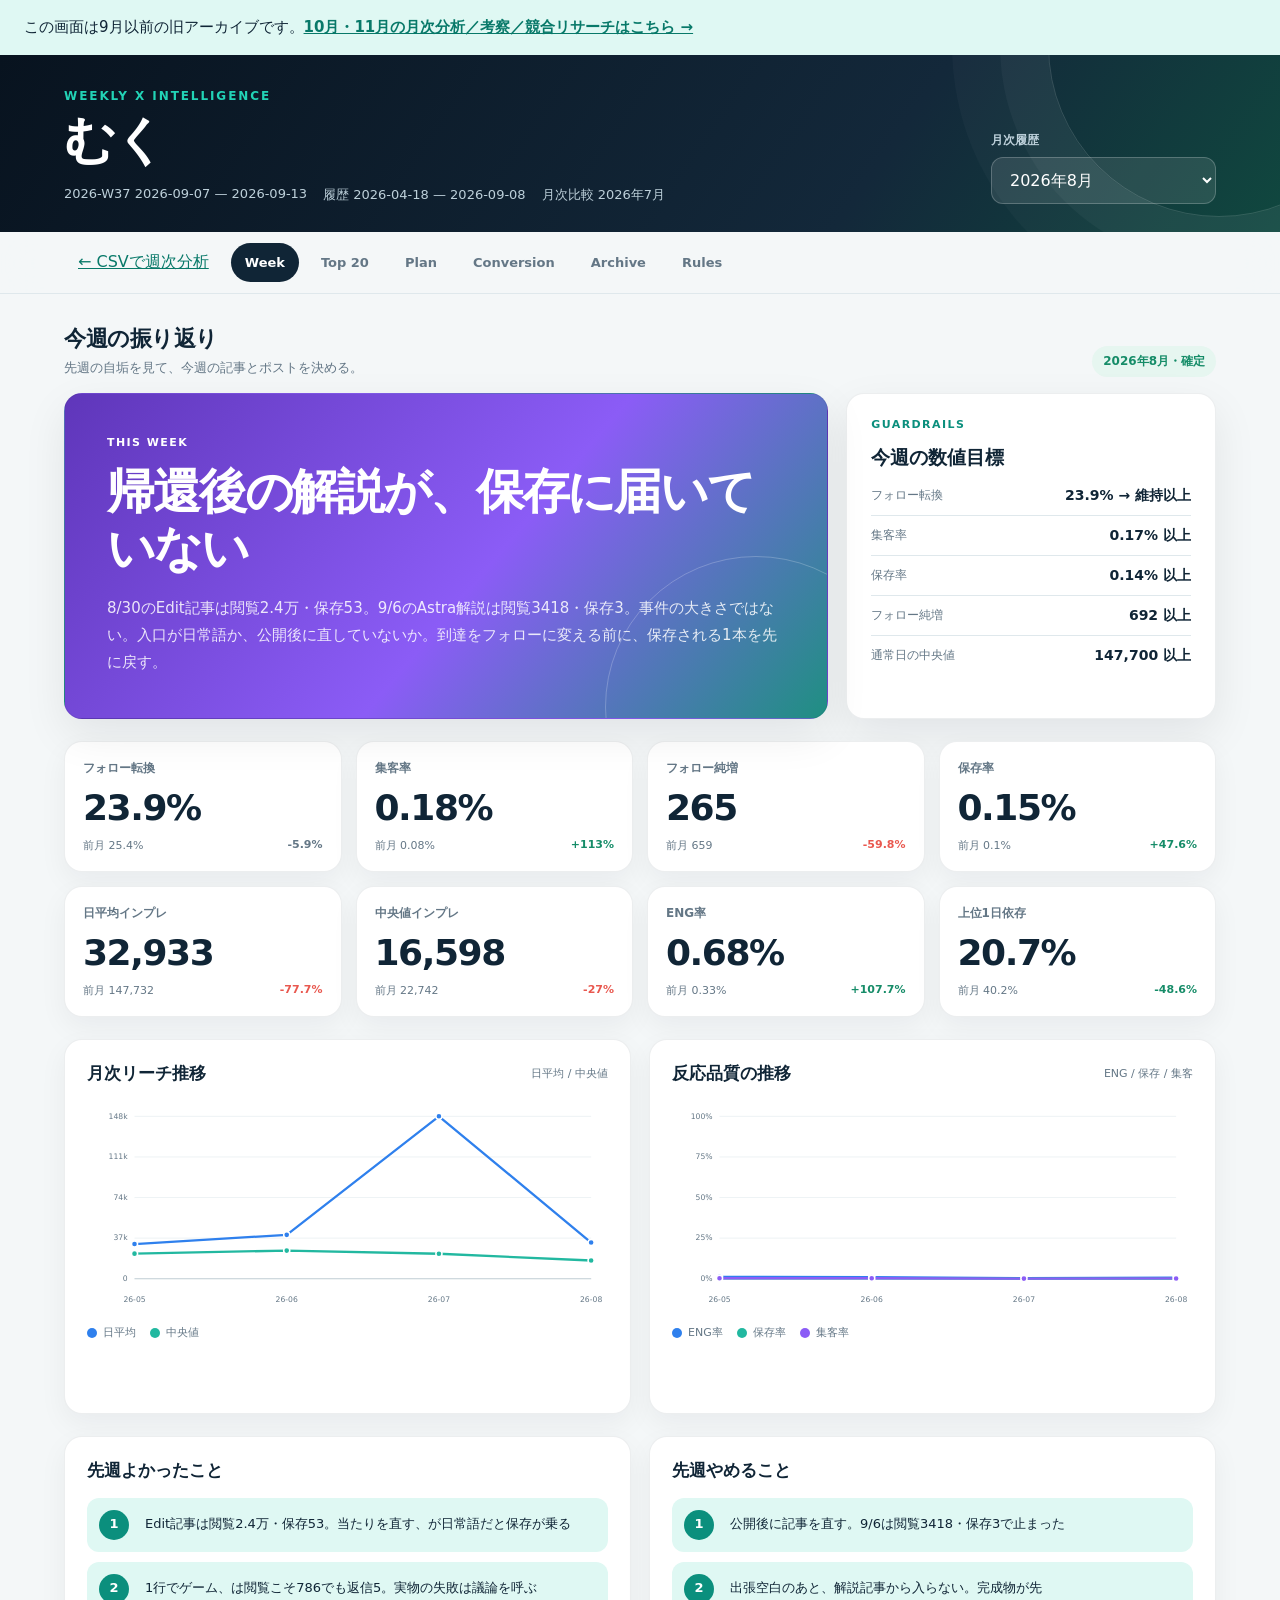
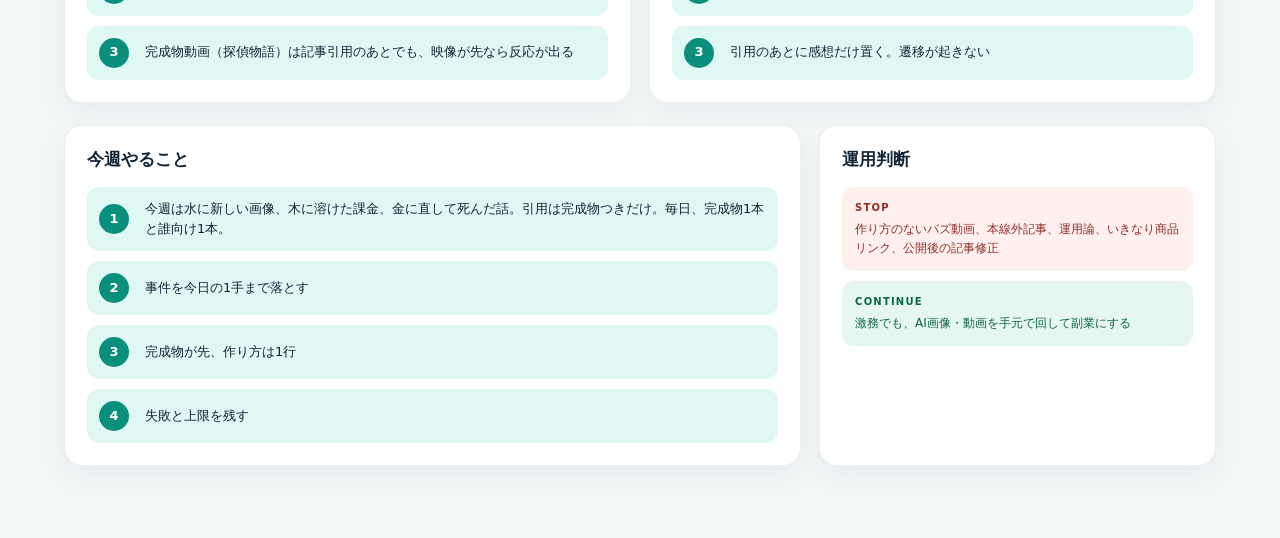
==== commit 7c1e46c5: "Fix monthly navigation and add October/November insights and competitor evidence" ====
--- a/archive.html
+++ b/archive.html
@@ -410,6 +410,7 @@
   </style>
 </head>
 <body>
+  <aside style="padding:18px 24px;background:#dff8f3;color:#102536;font-size:15px">この画面は9月以前の旧アーカイブです。<a href="index.html?kind=monthly" style="color:#087969;font-weight:700">10月・11月の月次分析／考察／競合リサーチはこちら →</a></aside>
   <header class="masthead">
     <div class="masthead-grid">
       <div>
